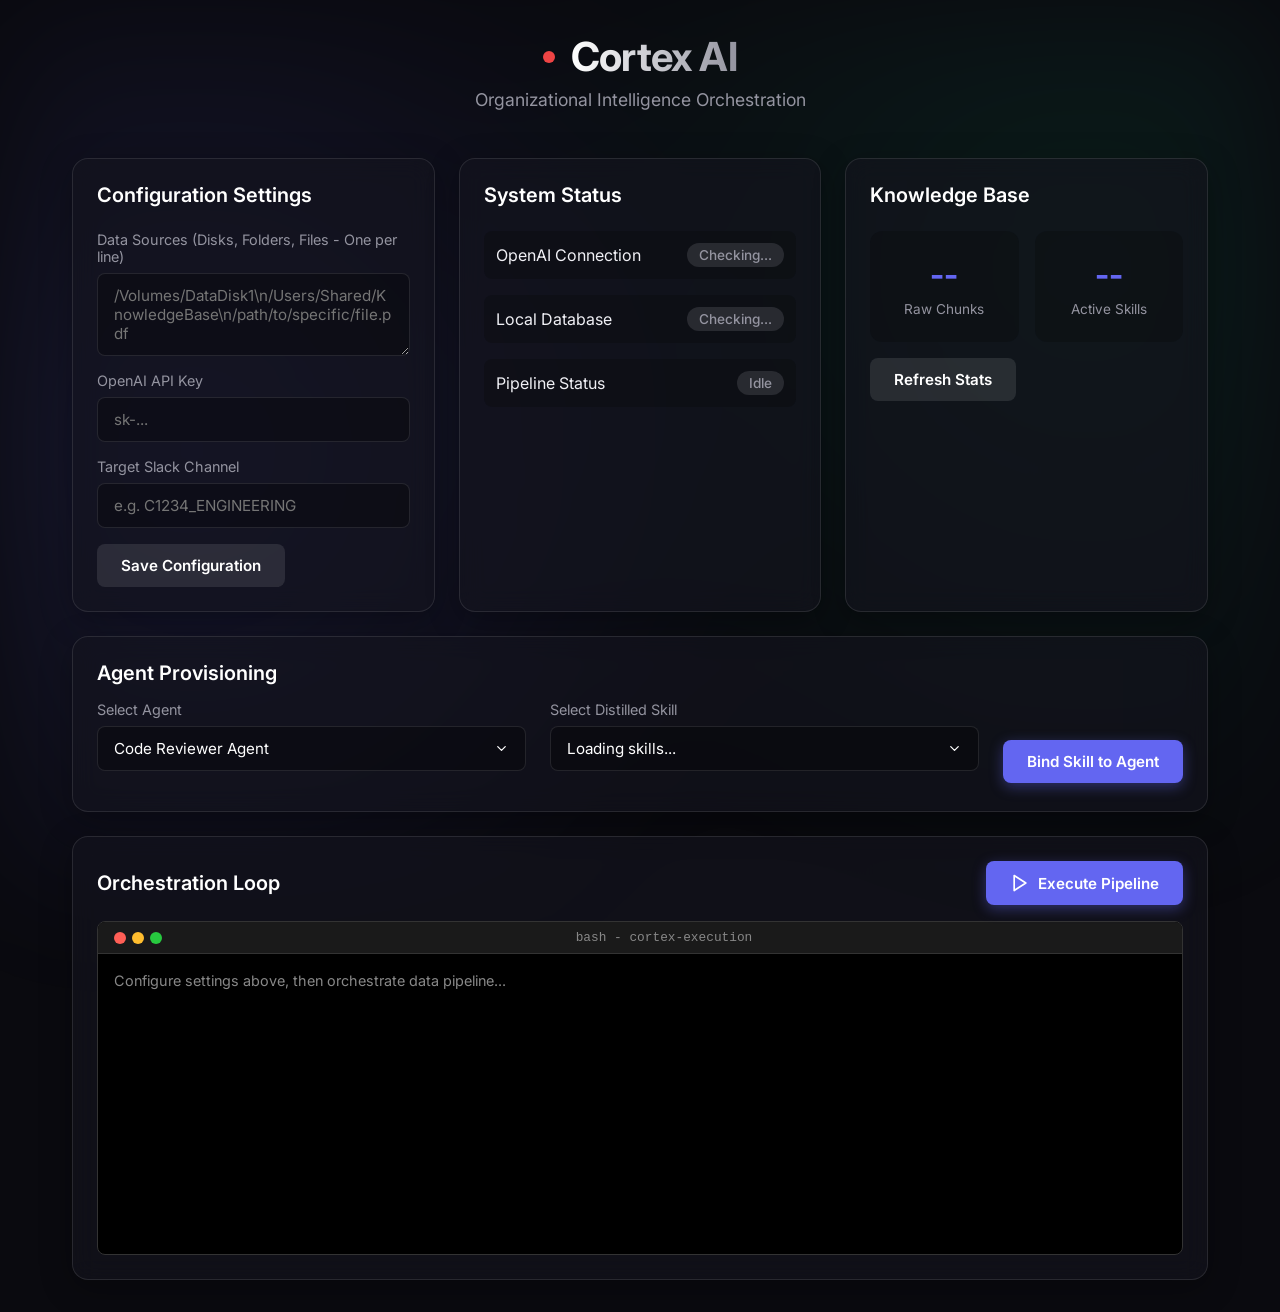
==== frontend/index.html @ 3fe960ce "Initial commit: bhram--H Organizational Intelligence Engine 6-layer pipeline: Ingest → Normalize → C" ====
<!DOCTYPE html>
<html lang="en">
<head>
    <meta charset="UTF-8">
    <meta name="viewport" content="width=device-width, initial-scale=1.0">
    <title>Organizational Intelligence Dashboard</title>
    <link href="https://fonts.googleapis.com/css2?family=Inter:wght@300;400;500;600;700&display=swap" rel="stylesheet">
    <link rel="stylesheet" href="styles.css">
</head>
<body>
    <div class="background-mesh"></div>
    <div class="container">
        <header>
            <div class="logo">
                <div class="pulse-dot" id="status-indicator"></div>
                <h1>Cortex AI</h1>
            </div>
            <p class="subtitle">Organizational Intelligence Orchestration</p>
        </header>

        <main>
            <div class="grid">
                <!-- Configuration Panel -->
                <div class="card glass-card">
                    <h2>Configuration Settings</h2>
                    <div class="form-group">
                        <label for="data-sources">Data Sources (Disks, Folders, Files - One per line)</label>
                        <textarea id="data-sources" class="input-field" rows="3" placeholder="/Volumes/DataDisk1\n/Users/Shared/KnowledgeBase\n/path/to/specific/file.pdf"></textarea>
                    </div>
                    <div class="form-group">
                        <label for="openai-key">OpenAI API Key</label>
                        <input type="password" id="openai-key" class="input-field" placeholder="sk-...">
                    </div>
                    <div class="form-group">
                        <label for="slack-channel">Target Slack Channel</label>
                        <input type="text" id="slack-channel" class="input-field" placeholder="e.g. C1234_ENGINEERING">
                    </div>
                    <button class="btn btn-secondary mt-2" onclick="saveConfig()" id="save-config-btn">Save Configuration</button>
                </div>

                <!-- Status Panel -->
                <div class="card glass-card">
                    <h2>System Status</h2>
                    <div class="status-list">
                        <div class="status-item">
                            <span>OpenAI Connection</span>
                            <span class="badge" id="openai-status">Checking...</span>
                        </div>
                        <div class="status-item">
                            <span>Local Database</span>
                            <span class="badge" id="db-status">Checking...</span>
                        </div>
                        <div class="status-item">
                            <span>Pipeline Status</span>
                            <span class="badge" id="pipeline-status">Idle</span>
                        </div>
                    </div>
                </div>

                <!-- Database Stats Panel -->
                <div class="card glass-card">
                    <h2>Knowledge Base</h2>
                    <div class="stats-grid">
                        <div class="stat-box">
                            <span class="stat-value" id="total-chunks">--</span>
                            <span class="stat-label">Raw Chunks</span>
                        </div>
                        <div class="stat-box">
                            <span class="stat-value" id="total-skills">--</span>
                            <span class="stat-label">Active Skills</span>
                        </div>
                    </div>
                    <button class="btn btn-secondary mt-4" onclick="fetchStats()">Refresh Stats</button>
                </div>
            </div>

            <!-- Agent Provisioning Panel -->
            <div class="card glass-card full-width mt-6">
                <div class="panel-header">
                    <h2>Agent Provisioning</h2>
                </div>
                <div class="agent-grid mt-4">
                    <div class="form-group">
                        <label for="agent-selector">Select Agent</label>
                        <select id="agent-selector" class="input-field">
                            <option value="code_reviewer">Code Reviewer Agent</option>
                            <option value="architect">Architect Agent</option>
                            <option value="debugger">Debugger Agent</option>
                            <option value="sec_auditor">Security Auditor Agent</option>
                        </select>
                    </div>
                    <div class="form-group">
                        <label for="skill-selector">Select Distilled Skill</label>
                        <select id="skill-selector" class="input-field">
                            <option value="" disabled selected>Loading skills...</option>
                        </select>
                    </div>
                    <div style="display: flex; align-items: flex-end; padding-bottom: 0.25rem;">
                        <button class="btn btn-primary" id="assign-btn" onclick="assignSkillToAgent()">Bind Skill to Agent</button>
                    </div>
                </div>
                <div id="agent-msg" class="mt-2 text-muted" style="font-size: 0.9rem;"></div>
            </div>

            <!-- Orchestration Panel -->
            <div class="card glass-card full-width mt-6">
                <div class="panel-header">
                    <h2>Orchestration Loop</h2>
                    <button class="btn btn-primary" id="run-btn" onclick="runPipeline()">
                        <svg width="20" height="20" viewBox="0 0 24 24" fill="none" stroke="currentColor" stroke-width="2" stroke-linecap="round" stroke-linejoin="round"><polygon points="5 3 19 12 5 21 5 3"></polygon></svg>
                        Execute Pipeline
                    </button>
                </div>
                
                <div class="terminal-window mt-4">
                    <div class="terminal-header">
                        <div class="mac-btns">
                            <span class="mac-btn close"></span>
                            <span class="mac-btn minimize"></span>
                            <span class="mac-btn maximize"></span>
                        </div>
                        <div class="terminal-title">bash - cortex-execution</div>
                    </div>
                    <div class="terminal-body" id="terminal-output">
                        <div class="log-line text-muted">Configure settings above, then orchestrate data pipeline...</div>
                    </div>
                </div>
            </div>
        </main>
    </div>

    <script src="app.js"></script>
</body>
</html>
---- frontend/styles.css ----
:root {
    --bg-dark: #0a0a0f;
    --card-bg: rgba(20, 20, 30, 0.6);
    --border-color: rgba(255, 255, 255, 0.1);
    --text-main: #f0f0f5;
    --text-muted: #9494a0;
    --primary: #6366f1;
    --primary-hover: #4f46e5;
    --success: #10b981;
    --warning: #f59e0b;
    --error: #ef4444;
}

* {
    margin: 0;
    padding: 0;
    box-sizing: border-box;
    font-family: 'Inter', sans-serif;
}

body {
    background-color: var(--bg-dark);
    color: var(--text-main);
    min-height: 100vh;
    overflow-x: hidden;
    position: relative;
}

/* Dynamic background mesh */
.background-mesh {
    position: fixed;
    top: 0;
    left: 0;
    width: 100vw;
    height: 100vh;
    z-index: -1;
    background: 
        radial-gradient(circle at 15% 50%, rgba(99, 102, 241, 0.15) 0%, transparent 50%),
        radial-gradient(circle at 85% 30%, rgba(16, 185, 129, 0.1) 0%, transparent 50%);
    filter: blur(60px);
}

.container {
    max-width: 1200px;
    margin: 0 auto;
    padding: 2rem;
}

header {
    margin-bottom: 3rem;
    text-align: center;
}

.logo {
    display: flex;
    align-items: center;
    justify-content: center;
    gap: 1rem;
    margin-bottom: 0.5rem;
}

h1 {
    font-size: 2.5rem;
    font-weight: 700;
    letter-spacing: -0.02em;
    background: linear-gradient(to right, #fff, #9494a0);
    -webkit-background-clip: text;
    -webkit-text-fill-color: transparent;
}

.subtitle {
    color: var(--text-muted);
    font-size: 1.1rem;
}

.pulse-dot {
    width: 12px;
    height: 12px;
    background-color: var(--success);
    border-radius: 50%;
    box-shadow: 0 0 0 0 rgba(16, 185, 129, 0.7);
    animation: pulse 2s infinite;
}

@keyframes pulse {
    0% { transform: scale(0.95); box-shadow: 0 0 0 0 rgba(16, 185, 129, 0.7); }
    70% { transform: scale(1); box-shadow: 0 0 0 10px rgba(16, 185, 129, 0); }
    100% { transform: scale(0.95); box-shadow: 0 0 0 0 rgba(16, 185, 129, 0); }
}

.grid {
    display: grid;
    grid-template-columns: repeat(auto-fit, minmax(300px, 1fr));
    gap: 1.5rem;
}

.glass-card {
    background: var(--card-bg);
    backdrop-filter: blur(12px);
    -webkit-backdrop-filter: blur(12px);
    border: 1px solid var(--border-color);
    border-radius: 16px;
    padding: 1.5rem;
    box-shadow: 0 8px 32px 0 rgba(0, 0, 0, 0.3);
    transition: transform 0.3s ease, border-color 0.3s ease;
}

.glass-card:hover {
    transform: translateY(-2px);
    border-color: rgba(255, 255, 255, 0.2);
}

.full-width {
    grid-column: 1 / -1;
}

h2 {
    font-size: 1.25rem;
    margin-bottom: 1.5rem;
    font-weight: 600;
    color: #fff;
}

.status-list {
    display: flex;
    flex-direction: column;
    gap: 1rem;
}

.status-item {
    display: flex;
    justify-content: space-between;
    align-items: center;
    padding: 0.75rem;
    background: rgba(0, 0, 0, 0.2);
    border-radius: 8px;
}

.badge {
    padding: 0.25rem 0.75rem;
    border-radius: 9999px;
    font-size: 0.85rem;
    font-weight: 500;
    background: rgba(148, 148, 160, 0.2);
    color: var(--text-muted);
}

.badge.success { background: rgba(16, 185, 129, 0.2); color: var(--success); }
.badge.warning { background: rgba(245, 158, 11, 0.2); color: var(--warning); }
.badge.error { background: rgba(239, 68, 68, 0.2); color: var(--error); }
.badge.active { background: rgba(99, 102, 241, 0.2); color: #818cf8; }

.stats-grid {
    display: grid;
    grid-template-columns: 1fr 1fr;
    gap: 1rem;
}

.stat-box {
    background: rgba(0, 0, 0, 0.2);
    padding: 1.5rem;
    border-radius: 12px;
    text-align: center;
}

.stat-value {
    display: block;
    font-size: 2rem;
    font-weight: 700;
    color: var(--primary);
    margin-bottom: 0.25rem;
}

.stat-label {
    font-size: 0.85rem;
    color: var(--text-muted);
}

.mt-4 { margin-top: 1rem; }
.mt-6 { margin-top: 1.5rem; }

.btn {
    display: inline-flex;
    align-items: center;
    justify-content: center;
    gap: 0.5rem;
    padding: 0.75rem 1.5rem;
    border-radius: 8px;
    font-weight: 600;
    cursor: pointer;
    transition: all 0.2s ease;
    border: none;
    font-size: 0.95rem;
}

.btn-primary {
    background: var(--primary);
    color: white;
    box-shadow: 0 4px 14px 0 rgba(99, 102, 241, 0.39);
}

.btn-primary:hover {
    background: var(--primary-hover);
    transform: translateY(-1px);
    box-shadow: 0 6px 20px rgba(99, 102, 241, 0.4);
}

.btn-primary:disabled {
    opacity: 0.7;
    cursor: not-allowed;
    transform: none;
}

.btn-secondary {
    background: rgba(255, 255, 255, 0.1);
    color: white;
}

.btn-secondary:hover {
    background: rgba(255, 255, 255, 0.15);
}

.panel-header {
    display: flex;
    justify-content: space-between;
    align-items: center;
}

.panel-header h2 {
    margin-bottom: 0;
}

/* Terminal Window */
.terminal-window {
    background: #000;
    border-radius: 8px;
    border: 1px solid #333;
    overflow: hidden;
}

.terminal-header {
    background: #1a1a1a;
    padding: 0.5rem 1rem;
    display: flex;
    align-items: center;
    border-bottom: 1px solid #333;
}

.mac-btns {
    display: flex;
    gap: 6px;
}

.mac-btn {
    width: 12px;
    height: 12px;
    border-radius: 50%;
}
.mac-btn.close { background: #ff5f56; }
.mac-btn.minimize { background: #ffbd2e; }
.mac-btn.maximize { background: #27c93f; }

.terminal-title {
    flex: 1;
    text-align: center;
    color: #888;
    font-size: 0.8rem;
    font-family: monospace;
}

.terminal-body {
    padding: 1rem;
    height: 300px;
    overflow-y: auto;
    font-family: 'Menlo', 'Monaco', 'Courier New', monospace;
    font-size: 0.9rem;
    line-height: 1.5;
    color: #e5e5e5;
}

.log-line {
    margin-bottom: 0.25rem;
    white-space: pre-wrap;
}

.text-muted { color: #888; }

.form-group {
    margin-bottom: 1rem;
    display: flex;
    flex-direction: column;
    gap: 0.5rem;
}
.form-group label {
    font-size: 0.9rem;
    color: var(--text-muted);
}
.input-field {
    background: rgba(0, 0, 0, 0.3);
    border: 1px solid rgba(255, 255, 255, 0.1);
    border-radius: 8px;
    padding: 0.75rem 1rem;
    color: white;
    font-family: inherit;
    font-size: 0.95rem;
    transition: border-color 0.2s;
}
.input-field:focus {
    outline: none;
    border-color: var(--primary);
}

.agent-grid {
    display: grid;
    grid-template-columns: 1fr 1fr auto;
    gap: 1.5rem;
    align-items: end;
}

select.input-field {
    cursor: pointer;
    appearance: none;
    background-image: url("data:image/svg+xml;charset=UTF-8,%3csvg xmlns='http://www.w3.org/2000/svg' viewBox='0 0 24 24' fill='none' stroke='white' stroke-width='2' stroke-linecap='round' stroke-linejoin='round'%3e%3cpolyline points='6 9 12 15 18 9'%3e%3c/polyline%3e%3c/svg%3e");
    background-repeat: no-repeat;
    background-position: right 1rem center;
    background-size: 1em;
    padding-right: 2.5rem;
}

select.input-field option {
    background-color: var(--bg-dark);
    color: white;
}
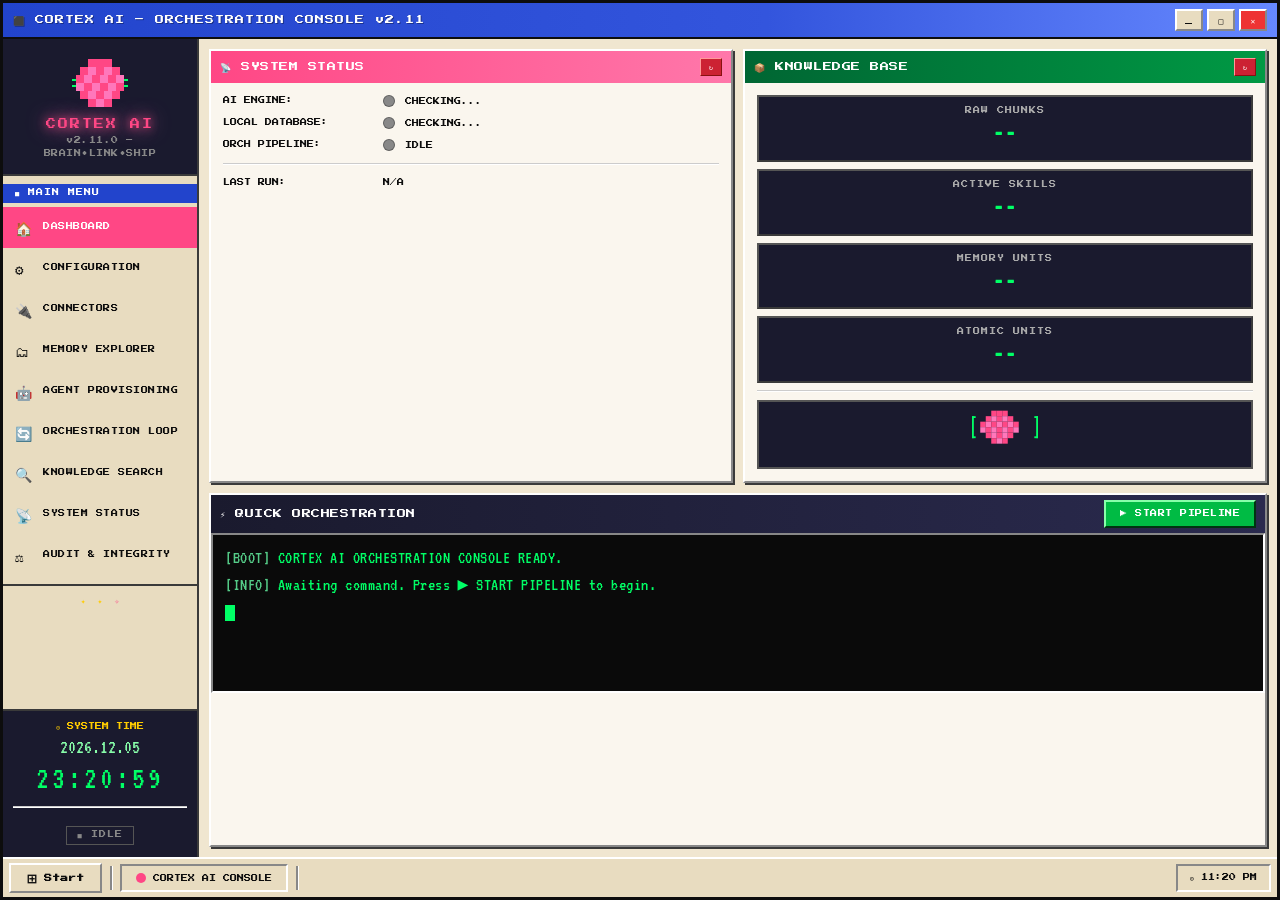
==== commit 4fb588af: "feat: implement Cortex pipeline architecture, multi-source ingestion connectors, external agent conn" ====
--- a/frontend/index.html
+++ b/frontend/index.html
@@ -1,134 +1,1031 @@
 <!DOCTYPE html>
 <html lang="en">
 <head>
-    <meta charset="UTF-8">
-    <meta name="viewport" content="width=device-width, initial-scale=1.0">
-    <title>Organizational Intelligence Dashboard</title>
-    <link href="https://fonts.googleapis.com/css2?family=Inter:wght@300;400;500;600;700&display=swap" rel="stylesheet">
-    <link rel="stylesheet" href="styles.css">
+<meta charset="UTF-8">
+<meta name="viewport" content="width=device-width, initial-scale=1.0">
+<title>CORTEX AI – ORCHESTRATION CONSOLE</title>
+<meta name="description" content="Cortex AI Orchestration Console - Retro Terminal UI dashboard for autonomous organizational intelligence and department knowledge base pipelines.">
+<link rel="preconnect" href="https://fonts.googleapis.com">
+<link href="https://fonts.googleapis.com/css2?family=Press+Start+2P&family=VT323&display=swap" rel="stylesheet">
+<link rel="stylesheet" href="styles.css">
 </head>
 <body>
-    <div class="background-mesh"></div>
-    <div class="container">
-        <header>
-            <div class="logo">
-                <div class="pulse-dot" id="status-indicator"></div>
-                <h1>Cortex AI</h1>
-            </div>
-            <p class="subtitle">Organizational Intelligence Orchestration</p>
-        </header>
-
-        <main>
-            <div class="grid">
-                <!-- Configuration Panel -->
-                <div class="card glass-card">
-                    <h2>Configuration Settings</h2>
-                    <div class="form-group">
-                        <label for="data-sources">Data Sources (Disks, Folders, Files - One per line)</label>
-                        <textarea id="data-sources" class="input-field" rows="3" placeholder="/Volumes/DataDisk1\n/Users/Shared/KnowledgeBase\n/path/to/specific/file.pdf"></textarea>
-                    </div>
-                    <div class="form-group">
-                        <label for="openai-key">OpenAI API Key</label>
-                        <input type="password" id="openai-key" class="input-field" placeholder="sk-...">
-                    </div>
-                    <div class="form-group">
-                        <label for="slack-channel">Target Slack Channel</label>
-                        <input type="text" id="slack-channel" class="input-field" placeholder="e.g. C1234_ENGINEERING">
-                    </div>
-                    <button class="btn btn-secondary mt-2" onclick="saveConfig()" id="save-config-btn">Save Configuration</button>
+
+<div class="os-shell" id="os-shell">
+
+  <!-- ── TITLE BAR ── -->
+  <div class="os-titlebar">
+    <h1 class="title-text">⬛ CORTEX AI – ORCHESTRATION CONSOLE v2.11</h1>
+    <div class="title-btns">
+      <button class="title-btn" title="Minimize">_</button>
+      <button class="title-btn" title="Maximize">□</button>
+      <button class="title-btn close" title="Close">✕</button>
+    </div>
+  </div>
+
+  <!-- ── BODY ── -->
+  <div class="os-body">
+
+    <!-- ── SIDEBAR ── -->
+    <div class="sidebar">
+      <div class="sidebar-logo">
+        <svg width="64" height="56" viewBox="0 0 64 56" style="display:block;margin:0 auto 8px;">
+          <rect x="20" y="4"  width="8" height="8" fill="#ff4785"/>
+          <rect x="28" y="4"  width="8" height="8" fill="#ff4785"/>
+          <rect x="36" y="4"  width="8" height="8" fill="#ff4785"/>
+          <rect x="12" y="12" width="8" height="8" fill="#ff4785"/>
+          <rect x="20" y="12" width="8" height="8" fill="#ff77bb"/>
+          <rect x="28" y="12" width="8" height="8" fill="#ff4785"/>
+          <rect x="36" y="12" width="8" height="8" fill="#ff77bb"/>
+          <rect x="44" y="12" width="8" height="8" fill="#ff4785"/>
+          <rect x="8"  y="20" width="8" height="8" fill="#ff4785"/>
+          <rect x="16" y="20" width="8" height="8" fill="#ff77bb"/>
+          <rect x="24" y="20" width="8" height="8" fill="#ff4785"/>
+          <rect x="32" y="20" width="8" height="8" fill="#ff77bb"/>
+          <rect x="40" y="20" width="8" height="8" fill="#ff4785"/>
+          <rect x="48" y="20" width="8" height="8" fill="#ff77bb"/>
+          <rect x="8"  y="28" width="8" height="8" fill="#ff77bb"/>
+          <rect x="16" y="28" width="8" height="8" fill="#ff4785"/>
+          <rect x="24" y="28" width="8" height="8" fill="#ff77bb"/>
+          <rect x="32" y="28" width="8" height="8" fill="#ff4785"/>
+          <rect x="40" y="28" width="8" height="8" fill="#ff77bb"/>
+          <rect x="48" y="28" width="8" height="8" fill="#ff4785"/>
+          <rect x="12" y="36" width="8" height="8" fill="#ff4785"/>
+          <rect x="20" y="36" width="8" height="8" fill="#ff77bb"/>
+          <rect x="28" y="36" width="8" height="8" fill="#ff4785"/>
+          <rect x="36" y="36" width="8" height="8" fill="#ff77bb"/>
+          <rect x="44" y="36" width="8" height="8" fill="#ff4785"/>
+          <rect x="20" y="44" width="8" height="8" fill="#ff4785"/>
+          <rect x="28" y="44" width="8" height="8" fill="#ff77bb"/>
+          <rect x="36" y="44" width="8" height="8" fill="#ff4785"/>
+          <rect x="4"  y="24" width="4" height="2" fill="#00ff66"/>
+          <rect x="4"  y="30" width="4" height="2" fill="#00ff66"/>
+          <rect x="56" y="24" width="4" height="2" fill="#00ff66"/>
+          <rect x="56" y="30" width="4" height="2" fill="#00ff66"/>
+        </svg>
+        <span class="logo-name">CORTEX AI</span>
+        <span class="logo-ver">v2.11.0 – BRAIN•LINK•SHIP</span>
+      </div>
+
+      <div class="menu-section">
+        <span class="menu-label">■ MAIN MENU</span>
+        <button class="menu-item active" data-view="dashboard" id="nav-dashboard">
+          <span class="icon">🏠</span> DASHBOARD
+        </button>
+        <button class="menu-item" data-view="config" id="nav-config">
+          <span class="icon">⚙</span> CONFIGURATION
+        </button>
+        <button class="menu-item" data-view="connectors" id="nav-connectors">
+          <span class="icon">🔌</span> CONNECTORS
+        </button>
+        <button class="menu-item" data-view="memory" id="nav-memory">
+          <span class="icon">🗂</span> MEMORY EXPLORER
+        </button>
+        <button class="menu-item" data-view="agents" id="nav-agents">
+          <span class="icon">🤖</span> AGENT PROVISIONING
+        </button>
+        <button class="menu-item" data-view="orch" id="nav-orch">
+          <span class="icon">🔄</span> ORCHESTRATION LOOP
+        </button>
+        <button class="menu-item" data-view="search" id="nav-search">
+          <span class="icon">🔍</span> KNOWLEDGE SEARCH
+        </button>
+        <button class="menu-item" data-view="status" id="nav-status">
+          <span class="icon">📡</span> SYSTEM STATUS
+        </button>
+        <button class="menu-item" data-view="audit" id="nav-audit">
+          <span class="icon">⚖</span> AUDIT & INTEGRITY
+        </button>
+      </div>
+
+      <!-- Decorative stars -->
+      <div class="sidebar-stars">
+        <span class="star">✦</span><span class="star">✦</span><span class="star">✧</span>
+      </div>
+
+      <div class="sys-time">
+        <span class="time-label">⊙ SYSTEM TIME</span>
+        <span class="date-val" id="sys-date">----.--.--</span>
+        <span class="time-val" id="sys-time">--:--:--</span>
+        <hr class="divider">
+        <div id="pipeline-badge" class="pipeline-badge idle">■ IDLE</div>
+      </div>
+    </div>
+
+    <!-- ── CONTENT AREA ── -->
+    <div class="content-area">
+
+      <!-- ════════════════════════════════════════ -->
+      <!-- VIEW: DASHBOARD                          -->
+      <!-- ════════════════════════════════════════ -->
+      <div class="view active" id="view-dashboard">
+        <div class="dashboard-grid">
+
+          <!-- Status Panel -->
+          <div class="win-panel">
+            <div class="win-titlebar pink">
+              <span>📡 SYSTEM STATUS</span>
+              <button class="win-closex" onclick="checkStatus()">↻</button>
+            </div>
+            <div class="win-body">
+              <div class="status-row">
+                <span class="status-key">AI ENGINE:</span>
+                <span class="dot" id="dot-ai"></span>
+                <span class="status-val" id="val-ai">CHECKING...</span>
+              </div>
+              <div class="status-row">
+                <span class="status-key">LOCAL DATABASE:</span>
+                <span class="dot" id="dot-db"></span>
+                <span class="status-val" id="val-db">CHECKING...</span>
+              </div>
+              <div class="status-row">
+                <span class="status-key">ORCH PIPELINE:</span>
+                <span class="dot" id="dot-pipe"></span>
+                <span class="status-val" id="val-pipe">IDLE</span>
+              </div>
+              <hr class="divider">
+              <div class="status-row">
+                <span class="status-key">LAST RUN:</span>
+                <span class="status-val white" id="val-last-run">N/A</span>
+              </div>
+            </div>
+          </div>
+
+          <!-- KB Stats Panel -->
+          <div class="win-panel">
+            <div class="win-titlebar green">
+              <span>📦 KNOWLEDGE BASE</span>
+              <button class="win-closex" onclick="fetchStats()">↻</button>
+            </div>
+            <div class="win-body">
+              <div class="kb-stat">
+                <span class="stat-label">RAW CHUNKS</span>
+                <span class="stat-val" id="raw-chunks">--</span>
+              </div>
+              <div class="kb-stat">
+                <span class="stat-label">ACTIVE SKILLS</span>
+                <span class="stat-val" id="active-skills">--</span>
+              </div>
+              <div class="kb-stat">
+                <span class="stat-label">MEMORY UNITS</span>
+                <span class="stat-val" id="memory-units-count">--</span>
+              </div>
+              <div class="kb-stat">
+                <span class="stat-label">ATOMIC UNITS</span>
+                <span class="stat-val" id="atomic-units-count">--</span>
+              </div>
+              <hr class="divider" style="margin:6px 0;">
+              <div id="dept-breakdown" style="font-family:var(--px);font-size:6px;color:#888;line-height:2;"></div>
+              <div class="brain-container">
+                <svg class="brain-svg" viewBox="0 0 80 60">
+                  <rect x="25" y="4"  width="6" height="6" fill="#ff4785"/><rect x="31" y="4"  width="6" height="6" fill="#ff4785"/>
+                  <rect x="37" y="4"  width="6" height="6" fill="#ff4785"/><rect x="19" y="10" width="6" height="6" fill="#ff4785"/>
+                  <rect x="25" y="10" width="6" height="6" fill="#ff77bb"/><rect x="31" y="10" width="6" height="6" fill="#ff4785"/>
+                  <rect x="37" y="10" width="6" height="6" fill="#ff77bb"/><rect x="43" y="10" width="6" height="6" fill="#ff4785"/>
+                  <rect x="13" y="16" width="6" height="6" fill="#ff4785"/><rect x="19" y="16" width="6" height="6" fill="#ff77bb"/>
+                  <rect x="25" y="16" width="6" height="6" fill="#ff4785"/><rect x="31" y="16" width="6" height="6" fill="#ff77bb"/>
+                  <rect x="37" y="16" width="6" height="6" fill="#ff4785"/><rect x="43" y="16" width="6" height="6" fill="#ff77bb"/>
+                  <rect x="49" y="16" width="6" height="6" fill="#ff4785"/><rect x="13" y="22" width="6" height="6" fill="#ff77bb"/>
+                  <rect x="19" y="22" width="6" height="6" fill="#ff4785"/><rect x="25" y="22" width="6" height="6" fill="#ff77bb"/>
+                  <rect x="31" y="22" width="6" height="6" fill="#ff4785"/><rect x="37" y="22" width="6" height="6" fill="#ff77bb"/>
+                  <rect x="43" y="22" width="6" height="6" fill="#ff4785"/><rect x="49" y="22" width="6" height="6" fill="#ff77bb"/>
+                  <rect x="19" y="28" width="6" height="6" fill="#ff4785"/><rect x="25" y="28" width="6" height="6" fill="#ff77bb"/>
+                  <rect x="31" y="28" width="6" height="6" fill="#ff4785"/><rect x="37" y="28" width="6" height="6" fill="#ff77bb"/>
+                  <rect x="43" y="28" width="6" height="6" fill="#ff4785"/><rect x="25" y="34" width="6" height="6" fill="#ff4785"/>
+                  <rect x="31" y="34" width="6" height="6" fill="#ff77bb"/><rect x="37" y="34" width="6" height="6" fill="#ff4785"/>
+                  <rect x="4"  y="10" width="4" height="2" fill="#00ff66"/><rect x="4" y="10" width="2" height="24" fill="#00ff66"/>
+                  <rect x="4"  y="32" width="4" height="2" fill="#00ff66"/><rect x="72" y="10" width="4" height="2" fill="#00ff66"/>
+                  <rect x="74" y="10" width="2" height="24" fill="#00ff66"/><rect x="72" y="32" width="4" height="2" fill="#00ff66"/>
+                </svg>
+              </div>
+            </div>
+          </div>
+
+          <!-- Quick Orch Panel -->
+          <div class="win-panel" style="grid-column: 1 / -1;">
+            <div class="win-titlebar dark">
+              <span>⚡ QUICK ORCHESTRATION</span>
+              <div style="display:flex;gap:4px;">
+                <button class="retro-btn success" id="dash-start-btn" onclick="runPipeline()">▶ START PIPELINE</button>
+                <button class="retro-btn danger" id="dash-stop-btn" onclick="stopPipeline()" style="display:none;">■ STOP</button>
+              </div>
+            </div>
+            <div class="win-body" style="padding:0;">
+              <div class="terminal" id="dash-terminal" style="height:160px;">
+                <span class="t-line"><span class="t-time">[BOOT]</span> CORTEX AI ORCHESTRATION CONSOLE READY.</span>
+                <span class="t-line"><span class="t-time">[INFO]</span> Awaiting command. Press ▶ START PIPELINE to begin.</span>
+                <span class="t-line"><span class="t-cursor"></span></span>
+              </div>
+            </div>
+          </div>
+
+        </div>
+      </div>
+
+      <!-- ════════════════════════════════════════ -->
+      <!-- VIEW: CONFIGURATION                      -->
+      <!-- ════════════════════════════════════════ -->
+      <div class="view" id="view-config">
+        <div class="win-panel full-view">
+          <div class="win-titlebar blue">
+            <span>⚙ CONFIGURATION SETTINGS</span>
+            <button class="win-closex">✕</button>
+          </div>
+          <div class="win-body scroll-body">
+
+            <div class="section-label">■ DATA INGESTION</div>
+
+            <!-- hidden inputs for native file/folder picking -->
+            <input type="file" id="_folder-picker" webkitdirectory multiple style="display:none" onchange="addPickedPaths(this,true)">
+            <input type="file" id="_file-picker"   multiple style="display:none" onchange="addPickedPaths(this,false)">
+            <!-- hidden textarea keeps the real value for saveConfig() -->
+            <textarea id="cfg-data-sources" style="display:none"></textarea>
+
+            <div style="margin-bottom:8px;">
+              <div class="section-label" style="margin-bottom:8px;">DATA SOURCE PATHS</div>
+              <!-- path chips list -->
+              <div id="ds-chips" style="
+                min-height:40px;
+                background:#fff;
+                border-top:2px solid #888;border-left:2px solid #888;
+                border-right:2px solid #fff;border-bottom:2px solid #fff;
+                padding:8px 10px;
+                display:flex;flex-wrap:wrap;gap:7px;
+                margin-bottom:10px;
+                font-family:var(--px);font-size:var(--fs-xxs);
+              ">
+                <span id="ds-empty" style="color:#aaa;font-family:var(--px);font-size:var(--fs-xxs);line-height:2;">No paths added yet — use the buttons below to browse or type a path.</span>
+              </div>
+
+              <!-- ── Manual path type/paste ── -->
+              <div style="display:flex;gap:6px;align-items:center;margin-bottom:10px;">
+                <input type="text" id="manual-path-input" class="field-input"
+                       placeholder="/Users/yourname/Documents/company-docs"
+                       style="flex:1;font-family:var(--vt);font-size:16px;"
+                       onkeydown="if(event.key==='Enter')addManualPath()">
+                <button class="retro-btn success" onclick="addManualPath()" style="white-space:nowrap;flex-shrink:0;">
+                  + ADD PATH
+                </button>
+              </div>
+
+              <!-- picker buttons -->
+              <div style="display:flex;gap:8px;flex-wrap:wrap;">
+                <button class="retro-btn" onclick="document.getElementById('_folder-picker').click()">
+                  📁 BROWSE FOLDER
+                </button>
+                <button class="retro-btn" onclick="document.getElementById('_file-picker').click()">
+                  📄 BROWSE FILES
+                </button>
+                <button class="retro-btn danger" onclick="clearAllPaths()" style="margin-left:auto;">
+                  ✕ CLEAR ALL
+                </button>
+              </div>
+              <div style="font-family:var(--px);font-size:7px;color:#888;margin-top:8px;line-height:1.9;">
+                ↑ Type any disk path above and press + ADD PATH,  or use BROWSE FOLDER to pick from your Mac.
+              </div>
+            </div>
+
+
+            <hr class="divider">
+            <div class="section-label">■ API AUTHENTICATION</div>
+            <div class="field-row">
+              <span class="field-label">CORTEX API KEY:</span>
+              <input class="field-input pw" type="password" id="cfg-cortex-api-key" placeholder="your-cortex-api-key (if CORTEX_API_KEY is set on backend)">
+              <button class="field-btn" onclick="togglePw('cfg-cortex-api-key')">🔑</button>
+            </div>
+            <div class="field-hint">Set this if your backend has CORTEX_API_KEY configured. Saved locally in your browser only.</div>
+
+            <hr class="divider">
+            <div class="section-label">■ AI BACKENDS</div>
+            <div class="field-row">
+              <span class="field-label">ANTHROPIC API KEY:</span>
+              <input class="field-input pw" type="password" id="cfg-anthropic-key" placeholder="sk-ant-api03-xxxx">
+              <button class="field-btn" onclick="togglePw('cfg-anthropic-key')">🔑</button>
+            </div>
+            <div class="field-row">
+              <span class="field-label">LOCAL OLLAMA URL:</span>
+              <input class="field-input" type="text" id="cfg-ollama-url" placeholder="http://127.0.0.1:11434">
+            </div>
+
+            <hr class="divider">
+            <div class="section-label">■ NOTIFICATIONS</div>
+            <div class="field-row">
+              <span class="field-label">SLACK CHANNEL:</span>
+              <input class="field-input" type="text" id="cfg-slack-channel" placeholder="#cortex-updates">
+            </div>
+
+            <hr class="divider">
+            <div class="section-label">■ PRIVACY</div>
+            <div class="field-row" style="align-items:center;">
+              <span class="field-label">PRIVACY MODE (FORCE LOCAL):</span>
+              <label class="retro-check">
+                <div class="check-box" id="cfg-privacy-box"></div>
+                <span id="cfg-privacy-label" style="color:var(--red)">DISABLED</span>
+              </label>
+            </div>
+            <div class="field-hint">When enabled, all processing is forced through local Ollama. No data leaves your machine.</div>
+
+            <hr class="divider">
+            <div class="section-label">■ BACKEND SERVER</div>
+            <div style="display:flex;align-items:center;gap:10px;margin-bottom:12px;flex-wrap:wrap;">
+              <div class="dot" id="backend-launch-dot" style="background:#888;"></div>
+              <span style="font-family:var(--px);font-size:var(--fs-xxs);" id="backend-launch-status">STATUS UNKNOWN</span>
+              <button class="retro-btn success" id="backend-launch-btn" onclick="launchBackend()" style="margin-left:auto;">▶ LAUNCH BACKEND</button>
+              <button class="retro-btn" onclick="checkStatus()" style="font-size:7px;">↻ PING</button>
+            </div>
+            <div style="
+              font-family:var(--vt);font-size:16px;color:#555;
+              background:var(--dark);border:2px solid #444;
+              padding:8px 12px;line-height:1.8;margin-bottom:14px;
+            " id="backend-cmd-hint">
+              <span style="color:#55cc88;">$</span> <span style="color:#fff;">./start_backend.sh</span><br>
+              <span style="color:#888;font-size:14px;">— or open a Terminal and run the script above —</span>
+            </div>
+
+            <div style="margin-top:4px;display:flex;gap:8px;">
+              <button class="retro-btn primary" id="save-cfg-btn" onclick="saveConfig()">💾 SAVE CONFIGURATION</button>
+              <button class="retro-btn" onclick="loadConfig()">↻ RELOAD</button>
+            </div>
+            <div class="cfg-msg" id="cfg-msg"></div>
+          </div>
+        </div>
+      </div>
+
+      <!-- ════════════════════════════════════════ -->
+      <!-- VIEW: CONNECTORS                         -->
+      <!-- ════════════════════════════════════════ -->
+      <div class="view" id="view-connectors">
+        <div class="win-panel full-view">
+          <div class="win-titlebar blue">
+            <span>🔌 APP CONNECTORS</span>
+            <div style="display:flex;align-items:center;gap:8px;">
+              <span class="retro-badge" id="connected-badge">0 CONNECTED</span>
+              <button class="win-closex" onclick="loadConnectors()">↻</button>
+            </div>
+          </div>
+          <div class="win-body scroll-body">
+            <div class="connectors-grid" id="connectors-grid">
+              <div class="loading-msg">Loading connectors...</div>
+            </div>
+            <hr class="divider">
+            <div id="source-tags-area" style="display:none;">
+              <div class="section-label">■ ACTIVE SOURCES</div>
+              <div id="source-tags" style="display:flex;flex-wrap:wrap;gap:6px;margin-top:6px;"></div>
+            </div>
+            <div style="text-align:right;margin-top:8px;">
+              <button class="retro-btn" onclick="openCredModalById(null)">🔑 MANAGE CREDENTIALS</button>
+            </div>
+          </div>
+        </div>
+      </div>
+
+      <!-- ════════════════════════════════════════ -->
+      <!-- VIEW: MEMORY EXPLORER                    -->
+      <!-- ════════════════════════════════════════ -->
+      <div class="view" id="view-memory">
+        <div class="win-panel full-view">
+          <div class="win-titlebar purple">
+            <span>🧠 MEMORY EXPLORER &amp; CONFLICT RESOLUTION</span>
+            <button class="win-closex" onclick="fetchMemoryUnits()">↻ REFRESH</button>
+          </div>
+          <div class="win-body scroll-body">
+            <div class="mem-table-wrap">
+              <table class="mem-table">
+                <thead>
+                  <tr>
+                    <th style="width:80px">ID</th>
+                    <th>CLAIM (PREVIEW)</th>
+                    <th style="width:80px">TIER</th>
+                    <th style="width:70px">CONF%</th>
+                    <th style="width:80px">DEPT</th>
+                    <th style="width:80px">SOURCE</th>
+                    <th style="width:80px">STATUS</th>
+                    <th style="width:110px">ACTIONS</th>
+                  </tr>
+                </thead>
+                <tbody id="mem-tbody">
+                  <tr><td colspan="8" style="text-align:center;padding:16px;">Loading memory units...</td></tr>
+                </tbody>
+              </table>
+            </div>
+            <div id="conflict-detail" class="conflict-box" style="display:none;">
+              <span class="conflict-label">⚠ CONFLICT DETAILS:</span>
+              <div id="conflict-text"></div>
+              <div class="conflict-actions">
+                <button class="retro-btn success" id="conflict-approve-btn">✓ APPROVE</button>
+                <button class="retro-btn danger" id="conflict-reject-btn">✕ REJECT</button>
+                <button class="retro-btn" onclick="closeConflict()">✕ DISMISS</button>
+              </div>
+            </div>
+          </div>
+        </div>
+      </div>
+
+      <!-- ════════════════════════════════════════ -->
+      <!-- VIEW: AGENT ORCHESTRATION (Layer 11)     -->
+      <!-- ════════════════════════════════════════ -->
+      <div class="view" id="view-agents">
+        <div class="win-panel full-view">
+          <div class="win-titlebar orange">
+            <span>🤖 AGENT ORCHESTRATION — LAYER 11</span>
+            <button class="win-closex">✕</button>
+          </div>
+          <div class="win-body scroll-body">
+
+            <!-- Agent Summary Bar -->
+            <div class="agent-summary-bar" id="agent-summary-bar">
+              <div class="summary-stat"><span class="stat-val" id="stat-total-agents">0</span><span class="stat-label">AGENTS</span></div>
+              <div class="summary-stat"><span class="stat-val" id="stat-skills-bound">0</span><span class="stat-label">SKILLS BOUND</span></div>
+              <div class="summary-stat"><span class="stat-val" id="stat-context-ready">0</span><span class="stat-label">CONTEXT READY</span></div>
+              <div class="summary-stat"><span class="stat-val" id="stat-external-agents">0</span><span class="stat-label">EXTERNAL</span></div>
+              <div class="summary-stat"><span class="stat-val" id="stat-reload-events">0</span><span class="stat-label">RELOADS</span></div>
+            </div>
+
+            <!-- ── A2A Gateway Panel ────────────────── -->
+            <div class="a2a-gateway-panel" id="a2a-gateway-panel">
+              <div class="a2a-header">
+                <span class="a2a-title">🌐 A2A GATEWAY</span>
+                <span class="a2a-url" id="a2a-url">/.well-known/agent.json</span>
+              </div>
+              <div class="a2a-body">
+                <div class="a2a-info-grid">
+                  <div class="a2a-info-item">
+                    <span class="a2a-label">DISCOVERY</span>
+                    <span class="a2a-value" id="a2a-discovery-url">—</span>
+                  </div>
+                  <div class="a2a-info-item">
+                    <span class="a2a-label">VERSION</span>
+                    <span class="a2a-value" id="a2a-version">—</span>
+                  </div>
+                  <div class="a2a-info-item">
+                    <span class="a2a-label">EXPOSED SKILLS</span>
+                    <span class="a2a-value" id="a2a-skills-count">—</span>
+                  </div>
+                  <div class="a2a-info-item">
+                    <span class="a2a-label">STATUS</span>
+                    <span class="a2a-value a2a-status" id="a2a-status">CHECKING...</span>
+                  </div>
+                  <div class="a2a-info-item">
+                    <span class="a2a-label">MCP SSE</span>
+                    <span class="a2a-value" id="a2a-mcp-sse" style="color:#0ea5e9;">—</span>
+                  </div>
+                  <div class="a2a-info-item">
+                    <span class="a2a-label">HMAC SIGNING</span>
+                    <span class="a2a-value" id="a2a-hmac-status">—</span>
+                  </div>
                 </div>
-
-                <!-- Status Panel -->
-                <div class="card glass-card">
-                    <h2>System Status</h2>
-                    <div class="status-list">
-                        <div class="status-item">
-                            <span>OpenAI Connection</span>
-                            <span class="badge" id="openai-status">Checking...</span>
-                        </div>
-                        <div class="status-item">
-                            <span>Local Database</span>
-                            <span class="badge" id="db-status">Checking...</span>
-                        </div>
-                        <div class="status-item">
-                            <span>Pipeline Status</span>
-                            <span class="badge" id="pipeline-status">Idle</span>
-                        </div>
-                    </div>
+                <div style="display:flex;gap:6px;margin-top:6px;flex-wrap:wrap;">
+                  <button class="retro-btn" onclick="refreshA2AGateway()">⟳ REFRESH</button>
+                  <button class="retro-btn" onclick="viewA2AJson()">{ } VIEW JSON</button>
+                  <button class="retro-btn" onclick="refreshDispatcherStatus()" style="border-color:#ff7b00;">📡 DISPATCHER</button>
                 </div>
-
-                <!-- Database Stats Panel -->
-                <div class="card glass-card">
-                    <h2>Knowledge Base</h2>
-                    <div class="stats-grid">
-                        <div class="stat-box">
-                            <span class="stat-value" id="total-chunks">--</span>
-                            <span class="stat-label">Raw Chunks</span>
-                        </div>
-                        <div class="stat-box">
-                            <span class="stat-value" id="total-skills">--</span>
-                            <span class="stat-label">Active Skills</span>
-                        </div>
-                    </div>
-                    <button class="btn btn-secondary mt-4" onclick="fetchStats()">Refresh Stats</button>
+              </div>
+              <div class="a2a-json-preview" id="a2a-json-preview" style="display:none;"></div>
+            </div>
+
+            <!-- ── Webhook Dispatcher Status ────────── -->
+            <div class="a2a-gateway-panel" id="dispatcher-panel" style="display:none;margin-top:10px;border-color:#ff7b00;">
+              <div class="a2a-header" style="background:linear-gradient(90deg,#ff7b00 0%,#ff4785 100%);">
+                <span class="a2a-title" style="color:#fff;">📡 WEBHOOK DISPATCHER</span>
+                <span class="a2a-url" style="color:#ffe0c0;">Outbound retry queue</span>
+              </div>
+              <div class="a2a-body">
+                <div class="a2a-info-grid">
+                  <div class="a2a-info-item">
+                    <span class="a2a-label">STATUS</span>
+                    <span class="a2a-value" id="disp-status" style="color:#00ff66;">—</span>
+                  </div>
+                  <div class="a2a-info-item">
+                    <span class="a2a-label">QUEUE SIZE</span>
+                    <span class="a2a-value" id="disp-queue">—</span>
+                  </div>
+                  <div class="a2a-info-item">
+                    <span class="a2a-label">DEAD LETTERS</span>
+                    <span class="a2a-value" id="disp-dead-count" style="color:#ff4785;">—</span>
+                  </div>
                 </div>
-            </div>
-
-            <!-- Agent Provisioning Panel -->
-            <div class="card glass-card full-width mt-6">
-                <div class="panel-header">
-                    <h2>Agent Provisioning</h2>
+                <div id="disp-dead-list" style="margin-top:8px;font-family:var(--vt);font-size:13px;color:#888;max-height:120px;overflow-y:auto;"></div>
+              </div>
+            </div>
+
+            <!-- Agent Grid (dynamically rendered) -->
+            <div class="agent-card-grid" id="agent-card-grid">
+              <!-- Cards rendered by JS -->
+            </div>
+
+            <!-- Action Buttons Row -->
+            <div style="display:flex; gap:8px; justify-content:center; margin:1.2rem 0; flex-wrap:wrap;">
+              <button class="retro-btn primary" onclick="showCreateAgentForm()" id="btn-add-agent">
+                ＋ CREATE INTERNAL AGENT
+              </button>
+              <button class="retro-btn" onclick="showExternalAgentForm()" id="btn-add-external" style="border-color:#0ea5e9;">
+                🌐 CONNECT EXTERNAL AGENT
+              </button>
+            </div>
+
+            <!-- Create Agent Form (hidden by default) -->
+            <div class="create-agent-form" id="create-agent-form" style="display:none;">
+              <div class="assign-header">── CREATE NEW AGENT ──</div>
+              <div class="form-row">
+                <label>ID:</label>
+                <input type="text" id="new-agent-id" class="retro-input" placeholder="my-custom-agent" />
+              </div>
+              <div class="form-row">
+                <label>Name:</label>
+                <input type="text" id="new-agent-name" class="retro-input" placeholder="My Custom Agent" />
+              </div>
+              <div class="form-row">
+                <label>Icon:</label>
+                <input type="text" id="new-agent-icon" class="retro-input" placeholder="🤖" value="🤖" style="width:60px;" />
+              </div>
+              <div class="form-row">
+                <label>Role:</label>
+                <select class="retro-select" id="new-agent-role">
+                  <option value="specialist">Specialist</option>
+                  <option value="orchestrator">Orchestrator</option>
+                  <option value="reviewer">Reviewer</option>
+                  <option value="synthesizer">Synthesizer</option>
+                  <option value="watcher">Watcher</option>
+                </select>
+              </div>
+              <div class="form-row">
+                <label>Dept:</label>
+                <select class="retro-select" id="new-agent-dept">
+                  <option value="shared">shared</option>
+                  <option value="engineering">engineering</option>
+                  <option value="sales">sales</option>
+                  <option value="marketing">marketing</option>
+                  <option value="ops">ops</option>
+                  <option value="hr">hr</option>
+                </select>
+              </div>
+              <div class="form-row">
+                <label>Description:</label>
+                <input type="text" id="new-agent-desc" class="retro-input" placeholder="What this agent does..." />
+              </div>
+              <div style="text-align:center; margin-top:.8rem;">
+                <button class="retro-btn primary" onclick="createNewAgent()">CREATE</button>
+                <button class="retro-btn" onclick="hideCreateAgentForm()">CANCEL</button>
+              </div>
+            </div>
+
+            <!-- ── External Agent Registration Form ──── -->
+            <div class="create-agent-form" id="external-agent-form" style="display:none;">
+              <div class="assign-header" style="color:#0ea5e9;">── 🌐 CONNECT EXTERNAL AGENT ──</div>
+              <p style="font-family:var(--px);font-size:9px;color:#666;margin:0 0 12px;">
+                Register an outside AI agent (Claude, GPT, custom bot) with Cortex.
+                The agent must expose a callback URL where tasks will be POSTed.
+                Tasks are signed with HMAC-SHA256 when CORTEX_WEBHOOK_SECRET is set.
+              </p>
+              <div class="form-row">
+                <label>Agent ID:</label>
+                <input type="text" id="ext-agent-id" class="retro-input" placeholder="ext-claude-bot" />
+              </div>
+              <div class="form-row">
+                <label>Name:</label>
+                <input type="text" id="ext-agent-name" class="retro-input" placeholder="External Claude Bot" />
+              </div>
+              <div class="form-row">
+                <label>Callback URL:</label>
+                <input type="text" id="ext-agent-url" class="retro-input" placeholder="https://my-agent.example.com/callback" />
+              </div>
+              <div class="form-row">
+                <label>Auth Token:</label>
+                <input type="password" id="ext-agent-token" class="retro-input" placeholder="Bearer token for outbound calls (optional)" />
+              </div>
+              <div class="form-row" style="margin-top:-4px;">
+                <label></label>
+                <span style="font-family:var(--px);font-size:7px;color:#888;line-height:1.8;">Cortex sends this token as Authorization: Bearer &lt;token&gt; when POSTing tasks to your webhook.</span>
+              </div>
+              <div class="form-row">
+                <label>Icon:</label>
+                <input type="text" id="ext-agent-icon" class="retro-input" placeholder="🌐" value="🌐" style="width:60px;" />
+              </div>
+              <div class="form-row">
+                <label>Role:</label>
+                <select class="retro-select" id="ext-agent-role">
+                  <option value="specialist">Specialist</option>
+                  <option value="orchestrator">Orchestrator</option>
+                  <option value="reviewer">Reviewer</option>
+                </select>
+              </div>
+              <div class="form-row">
+                <label>Dept:</label>
+                <select class="retro-select" id="ext-agent-dept">
+                  <option value="shared">shared</option>
+                  <option value="engineering">engineering</option>
+                  <option value="sales">sales</option>
+                  <option value="marketing">marketing</option>
+                  <option value="ops">ops</option>
+                </select>
+              </div>
+              <div class="form-row">
+                <label>Description:</label>
+                <input type="text" id="ext-agent-desc" class="retro-input" placeholder="What this external agent does..." />
+              </div>
+              <div style="text-align:center; margin-top:.8rem;">
+                <button class="retro-btn primary" onclick="registerExternalAgent()" style="border-color:#0ea5e9;">🌐 REGISTER</button>
+                <button class="retro-btn" onclick="hideExternalAgentForm()">CANCEL</button>
+              </div>
+            </div>
+
+            <!-- Agent Detail Panel (hidden by default) -->
+            <div class="agent-detail-panel" id="agent-detail-panel" style="display:none;">
+              <div class="assign-header" id="agent-detail-header">── AGENT DETAIL ──</div>
+              <div id="agent-detail-content"></div>
+            </div>
+
+            <!-- ── Reload Events Log ────────────────── -->
+            <div class="reload-events-panel" id="reload-events-panel" style="margin-top:14px;">
+              <div class="detail-section-title" style="margin-bottom:6px;">⟳ RECENT RELOAD EVENTS</div>
+              <div class="reload-events-list" id="reload-events-list">
+                <em style="color:#888;font-family:var(--px);font-size:9px;">No reload events yet.</em>
+              </div>
+            </div>
+
+            <div class="agent-msg" id="agent-msg"></div>
+          </div>
+        </div>
+      </div>
+
+      <!-- ════════════════════════════════════════ -->
+      <!-- VIEW: ORCHESTRATION LOOP                 -->
+      <!-- ════════════════════════════════════════ -->
+      <div class="view" id="view-orch">
+        <div class="win-panel full-view">
+          <div class="win-titlebar dark">
+            <span>⚡ ORCHESTRATION LOOP &amp; LOGS</span>
+            <button class="win-closex">✕</button>
+          </div>
+          <div class="win-body orch-body">
+
+            <div class="orch-ctrl">
+              <div class="section-label">▣ PIPELINE CONTROL</div>
+              <div class="pipeline-btns">
+                <button class="retro-btn success" id="orch-start-btn" onclick="runPipeline()">▶ START PIPELINE</button>
+                <button class="retro-btn" id="orch-stop-btn" onclick="stopPipeline()" style="opacity:0.5;">■ STOP PIPELINE</button>
+                <button class="retro-btn danger" onclick="clearLogs()">🗑 CLEAR LOGS</button>
+              </div>
+              <hr class="divider">
+              <div class="section-label">▣ PIPELINE STEPS</div>
+              <div class="pipeline-steps" id="pipeline-steps">
+                <div class="step" id="step-connect">① CONNECT SOURCES</div>
+                <div class="step" id="step-fetch">② FETCH DATA</div>
+                <div class="step" id="step-analyze">③ ANALYZE</div>
+                <div class="step" id="step-distill">④ DISTILL</div>
+                <div class="step" id="step-conflict">⑤ CHECK CONFLICTS</div>
+                <div class="step" id="step-update">⑥ UPDATE SKILLS</div>
+                <div class="step" id="step-notify">⑦ NOTIFY</div>
+              </div>
+              <hr class="divider">
+              <div class="section-label">▣ RUN INFO</div>
+              <div class="run-info">
+                <div class="run-info-row"><span>LAST RUN:</span><span id="orch-last-run">N/A</span></div>
+                <div class="run-info-row"><span>STATUS:</span><span id="orch-status">IDLE</span></div>
+              </div>
+            </div>
+
+            <div class="orch-log">
+              <div class="section-label">▣ EXECUTION LOG</div>
+              <div class="terminal" id="orch-terminal" style="flex:1;height:auto;min-height:200px;">
+                <span class="t-line"><span class="t-time">[READY]</span> Orchestration console online.</span>
+                <span class="t-line"><span class="t-cursor"></span></span>
+              </div>
+            </div>
+
+          </div>
+        </div>
+      </div>
+
+      <!-- ════════════════════════════════════════ -->
+      <!-- VIEW: KNOWLEDGE SEARCH                   -->
+      <!-- ════════════════════════════════════════ -->
+      <div class="view" id="view-search">
+        <div class="win-panel full-view">
+          <div class="win-titlebar green">
+            <span>🔍 KNOWLEDGE SEARCH</span>
+            <button class="win-closex" onclick="clearSearch()">✕ CLEAR</button>
+          </div>
+          <div class="win-body scroll-body">
+
+            <!-- Search bar -->
+            <div style="display:flex;gap:8px;margin-bottom:12px;align-items:center;flex-wrap:wrap;">
+              <input type="text" id="search-query" class="field-input" style="flex:1;min-width:180px;"
+                     placeholder="Type to search knowledge base…"
+                     onkeydown="if(event.key==='Enter')runSearch()">
+              <select id="search-dept" class="retro-select" style="max-width:140px;">
+                <option value="">ALL DEPTS</option>
+                <option value="engineering">ENGINEERING</option>
+                <option value="hr">HR</option>
+                <option value="finance">FINANCE</option>
+                <option value="product">PRODUCT</option>
+                <option value="security">SECURITY</option>
+                <option value="legal">LEGAL</option>
+                <option value="shared">SHARED</option>
+              </select>
+              <select id="search-mode" class="retro-select" style="max-width:120px;">
+                <option value="hybrid">HYBRID</option>
+                <option value="semantic">SEMANTIC</option>
+                <option value="keyword">KEYWORD</option>
+              </select>
+              <button class="retro-btn primary" onclick="runSearch()">🔍 SEARCH</button>
+              <button class="retro-btn" onclick="rebuildSearchIndex()" title="Rebuild vector index">⟳ RE-INDEX</button>
+            </div>
+
+            <!-- Search stats bar -->
+            <div style="font-family:var(--px);font-size:var(--fs-xxs);color:#888;margin-bottom:10px;" id="search-stats-bar">
+              Vector index: <span id="search-indexed-count" style="color:var(--green);">--</span> chunks indexed &nbsp;|&nbsp;
+              Embeddings: <span id="search-embed-ready" style="color:var(--yellow);">checking…</span>
+            </div>
+
+            <!-- Results -->
+            <div id="search-results-area">
+              <div style="font-family:var(--px);font-size:var(--fs-xxs);color:#aaa;padding:20px 0;text-align:center;">
+                Enter a query above and press SEARCH or ↵
+              </div>
+            </div>
+
+          </div>
+        </div>
+      </div>
+
+      <!-- ════════════════════════════════════════ -->
+      <!-- VIEW: SYSTEM STATUS                      -->
+      <!-- ════════════════════════════════════════ -->
+      <div class="view" id="view-status">
+        <div class="win-panel full-view">
+          <div class="win-titlebar pink">
+            <span>📡 SYSTEM STATUS</span>
+            <button class="win-closex" onclick="refreshFullStatus()">↻ REFRESH ALL</button>
+          </div>
+          <div class="win-body scroll-body">
+
+            <!-- ── Core services ── -->
+            <div class="section-label">■ CORE SERVICES</div>
+            <div class="status-row big">
+              <span class="status-key-big">AI ENGINE:</span>
+              <span class="dot" id="status-dot-ai"></span>
+              <span class="status-val" id="status-val-ai">CHECKING...</span>
+            </div>
+            <div class="status-row big">
+              <span class="status-key-big">LOCAL DATABASE:</span>
+              <span class="dot" id="status-dot-db"></span>
+              <span class="status-val" id="status-val-db">CHECKING...</span>
+            </div>
+            <div class="status-row big">
+              <span class="status-key-big">ORCH PIPELINE:</span>
+              <span class="dot" id="status-dot-pipe"></span>
+              <span class="status-val" id="status-val-pipe">IDLE</span>
+            </div>
+            <div class="status-row big">
+              <span class="status-key-big">PRIVACY MODE:</span>
+              <span class="dot" id="status-dot-priv"></span>
+              <span class="status-val" id="status-val-priv">DISABLED</span>
+            </div>
+
+            <!-- ── AI Providers ── -->
+            <hr class="divider">
+            <div class="section-label">■ AI PROVIDERS</div>
+            <div id="providers-list" style="display:flex;flex-direction:column;gap:6px;margin-bottom:8px;">
+              <div style="font-family:var(--px);font-size:var(--fs-xxs);color:#888;">Loading providers…</div>
+            </div>
+
+            <!-- ── Knowledge Base ── -->
+            <hr class="divider">
+            <div class="section-label">■ KNOWLEDGE BASE</div>
+            <div class="kb-stats-row">
+              <div class="kb-stat-big">
+                <span class="stat-label">RAW CHUNKS</span>
+                <span class="stat-val" id="status-raw-chunks">--</span>
+              </div>
+              <div class="kb-stat-big">
+                <span class="stat-label">ACTIVE SKILLS</span>
+                <span class="stat-val" id="status-active-skills">--</span>
+              </div>
+              <div class="kb-stat-big">
+                <span class="stat-label">MEMORY UNITS</span>
+                <span class="stat-val" id="status-memory-units">--</span>
+              </div>
+              <div class="kb-stat-big">
+                <span class="stat-label">CONNECTORS</span>
+                <span class="stat-val" id="status-connectors">--</span>
+              </div>
+            </div>
+
+            <!-- ── Vector Search ── -->
+            <hr class="divider">
+            <div class="section-label">■ VECTOR SEARCH INDEX</div>
+            <div class="kb-stats-row" style="margin-bottom:8px;">
+              <div class="kb-stat-big">
+                <span class="stat-label">INDEXED CHUNKS</span>
+                <span class="stat-val" id="status-search-indexed">--</span>
+              </div>
+              <div class="kb-stat-big">
+                <span class="stat-label">EMBEDDINGS</span>
+                <span class="stat-val" id="status-embed-ready">--</span>
+              </div>
+              <div class="kb-stat-big">
+                <span class="stat-label">CACHE HITS</span>
+                <span class="stat-val" id="status-cache-hits">--</span>
+              </div>
+              <div class="kb-stat-big">
+                <span class="stat-label">COST SAVED</span>
+                <span class="stat-val" id="status-cost-saved">$--</span>
+              </div>
+            </div>
+            <button class="retro-btn" onclick="rebuildSearchIndex()" style="margin-bottom:8px;">⟳ REBUILD SEARCH INDEX</button>
+
+            <!-- ── Pointer Memory ── -->
+            <hr class="divider">
+            <div class="section-label">■ POINTER MEMORY (SYNC DEDUP)</div>
+            <div class="kb-stats-row" style="margin-bottom:8px;">
+              <div class="kb-stat-big">
+                <span class="stat-label">DOCS SEEN</span>
+                <span class="stat-val" id="status-ptr-seen">--</span>
+              </div>
+              <div class="kb-stat-big">
+                <span class="stat-label">DOCS SKIPPED</span>
+                <span class="stat-val" id="status-ptr-skipped">--</span>
+              </div>
+              <div class="kb-stat-big">
+                <span class="stat-label">SKIP RATE</span>
+                <span class="stat-val" id="status-ptr-rate">--%</span>
+              </div>
+              <div class="kb-stat-big">
+                <span class="stat-label">TOKENS SAVED</span>
+                <span class="stat-val" id="status-ptr-tokens">--</span>
+              </div>
+            </div>
+
+            <!-- ── Setup Checklist ── -->
+            <hr class="divider">
+            <div class="section-label">■ SETUP CHECKLIST</div>
+            <div id="setup-needed-list" style="font-family:var(--px);font-size:var(--fs-xxs);line-height:2.2;">
+              <span style="color:#888;">Loading…</span>
+            </div>
+
+            <!-- ── Audit Log ── -->
+            <hr class="divider">
+            <div style="display:flex;align-items:center;gap:8px;margin-bottom:8px;">
+              <div class="section-label" style="margin:0;">■ AUDIT LOG</div>
+              <button class="retro-btn" onclick="loadAuditLog()" style="font-size:6px;padding:3px 8px;">↻ REFRESH</button>
+            </div>
+            <div id="audit-log-list" style="
+              background:var(--dark);border:2px inset #888;
+              padding:8px;max-height:200px;overflow-y:auto;
+              font-family:var(--vt);font-size:15px;line-height:1.7;
+            ">
+              <span style="color:#888;">Loading audit log…</span>
+            </div>
+
+          </div>
+        </div>
+      </div>
+
+      <!-- ════════════════════════════════════════ -->
+      <!-- VIEW: AUDIT & INTEGRITY                  -->
+      <!-- ════════════════════════════════════════ -->
+      <div class="view" id="view-audit">
+        <div class="win-panel full-view">
+          <div class="win-titlebar pink">
+            <span>⚖ DATABASE INTEGRITY &amp; HALLUCINATION SHIELD</span>
+            <button class="win-closex" onclick="fetchIntegrityAudit()">↻ REFRESH</button>
+          </div>
+          <div class="win-body scroll-body">
+            
+            <!-- Live Shield Status Alert Card -->
+            <div id="integrity-shield-card" class="shield-card warning">
+              <div style="display:flex;align-items:center;gap:12px;width:100%;">
+                <span class="shield-icon" style="font-size:32px;">🛡️</span>
+                <div style="flex:1;">
+                  <div class="shield-title" id="integrity-shield-title" style="font-family:var(--px);font-size:var(--fs-sm);font-weight:bold;margin-bottom:4px;">INTEGRITY THREAT DETECTED</div>
+                  <div class="shield-desc" id="integrity-shield-desc" style="font-family:var(--px);font-size:var(--fs-xxs);color:#555;line-height:1.6;">Stale legacy atomic units found in database. AI model might hallucinate on obsolete data.</div>
                 </div>
-                <div class="agent-grid mt-4">
-                    <div class="form-group">
-                        <label for="agent-selector">Select Agent</label>
-                        <select id="agent-selector" class="input-field">
-                            <option value="code_reviewer">Code Reviewer Agent</option>
-                            <option value="architect">Architect Agent</option>
-                            <option value="debugger">Debugger Agent</option>
-                            <option value="sec_auditor">Security Auditor Agent</option>
-                        </select>
-                    </div>
-                    <div class="form-group">
-                        <label for="skill-selector">Select Distilled Skill</label>
-                        <select id="skill-selector" class="input-field">
-                            <option value="" disabled selected>Loading skills...</option>
-                        </select>
-                    </div>
-                    <div style="display: flex; align-items: flex-end; padding-bottom: 0.25rem;">
-                        <button class="btn btn-primary" id="assign-btn" onclick="assignSkillToAgent()">Bind Skill to Agent</button>
-                    </div>
+                <button class="retro-btn success" id="prune-btn" onclick="pruneDatabaseOrphans()" style="margin-left:auto;font-family:var(--px);font-size:var(--fs-xxs);">
+                  ⚡ PRUNE DATABASE ORPHANS
+                </button>
+              </div>
+            </div>
+
+            <!-- Stats grid -->
+            <div class="kb-stats-row" style="margin-bottom:12px;margin-top:12px;">
+              <div class="kb-stat-big">
+                <span class="stat-label">FILESYSTEM CHUNKS</span>
+                <span class="stat-val" id="audit-fs-chunks">--</span>
+              </div>
+              <div class="kb-stat-big">
+                <span class="stat-label">SIMULATED ACTIVE CLAIMS</span>
+                <span class="stat-val" id="audit-sim-claims">--</span>
+              </div>
+              <div class="kb-stat-big">
+                <span class="stat-label">SQLITE CHUNKS</span>
+                <span class="stat-val" id="audit-db-chunks">--</span>
+              </div>
+              <div class="kb-stat-big">
+                <span class="stat-label">SQLITE ATOMIC UNITS</span>
+                <span class="stat-val" id="audit-db-units">--</span>
+              </div>
+            </div>
+
+            <div style="display:grid;grid-template-columns:1fr 1fr;gap:12px;">
+              
+              <!-- Left column: Orphaned units -->
+              <div class="win-panel" style="min-height:300px;">
+                <div class="win-titlebar dark" style="min-height:28px;">
+                  <span>🔴 OBSOLETE/ORPHANED SQLITE UNITS (<span id="audit-orphan-count">0</span>)</span>
                 </div>
-                <div id="agent-msg" class="mt-2 text-muted" style="font-size: 0.9rem;"></div>
-            </div>
-
-            <!-- Orchestration Panel -->
-            <div class="card glass-card full-width mt-6">
-                <div class="panel-header">
-                    <h2>Orchestration Loop</h2>
-                    <button class="btn btn-primary" id="run-btn" onclick="runPipeline()">
-                        <svg width="20" height="20" viewBox="0 0 24 24" fill="none" stroke="currentColor" stroke-width="2" stroke-linecap="round" stroke-linejoin="round"><polygon points="5 3 19 12 5 21 5 3"></polygon></svg>
-                        Execute Pipeline
-                    </button>
+                <div class="win-body scroll-body" style="padding:8px;">
+                  <div class="mem-table-wrap" style="max-height:280px;margin-bottom:0;">
+                    <table class="mem-table">
+                      <thead>
+                        <tr>
+                          <th style="width:70px">ID</th>
+                          <th>STALE CLAIM</th>
+                          <th style="width:70px">DEPT</th>
+                        </tr>
+                      </thead>
+                      <tbody id="audit-orphans-tbody">
+                        <tr><td colspan="3" style="text-align:center;padding:12px;">No orphaned units.</td></tr>
+                      </tbody>
+                    </table>
+                  </div>
                 </div>
-                
-                <div class="terminal-window mt-4">
-                    <div class="terminal-header">
-                        <div class="mac-btns">
-                            <span class="mac-btn close"></span>
-                            <span class="mac-btn minimize"></span>
-                            <span class="mac-btn maximize"></span>
-                        </div>
-                        <div class="terminal-title">bash - cortex-execution</div>
-                    </div>
-                    <div class="terminal-body" id="terminal-output">
-                        <div class="log-line text-muted">Configure settings above, then orchestrate data pipeline...</div>
-                    </div>
+              </div>
+
+              <!-- Right column: Missing chunks -->
+              <div class="win-panel" style="min-height:300px;">
+                <div class="win-titlebar blue" style="min-height:28px;">
+                  <span>🟡 UNINDEXED FILESYSTEM CHUNKS (<span id="audit-missing-count">0</span>)</span>
                 </div>
-            </div>
-        </main>
+                <div class="win-body scroll-body" style="padding:8px;">
+                  <div class="mem-table-wrap" style="max-height:280px;margin-bottom:0;">
+                    <table class="mem-table">
+                      <thead>
+                        <tr>
+                          <th style="width:70px">ID</th>
+                          <th>CHUNK TITLE</th>
+                          <th style="width:110px">SOURCE</th>
+                        </tr>
+                      </thead>
+                      <tbody id="audit-missing-tbody">
+                        <tr><td colspan="3" style="text-align:center;padding:12px;">No missing chunks.</td></tr>
+                      </tbody>
+                    </table>
+                  </div>
+                </div>
+              </div>
+
+            </div>
+
+          </div>
+        </div>
+      </div>
+
+    </div><!-- /content-area -->
+  </div><!-- /os-body -->
+
+  <!-- ── TASKBAR ── -->
+  <div class="os-taskbar">
+    <button class="start-btn" onclick="showView('dashboard')">
+      <span class="win-icon">⊞</span> Start
+    </button>
+    <div class="taskbar-sep"></div>
+    <div class="taskbar-item active">
+      <span class="t-dot"></span> CORTEX AI CONSOLE
     </div>
-
-    <script src="app.js"></script>
+    <div class="taskbar-sep"></div>
+    <div class="taskbar-item" id="tb-pipeline-item" style="display:none;">
+      <span class="t-dot" style="background:var(--green2);animation:blink 0.8s step-end infinite;"></span> PIPELINE RUNNING
+    </div>
+    <div class="taskbar-clock" id="taskbar-clock">⊙ --:-- --</div>
+  </div>
+
+</div><!-- /os-shell -->
+
+<!-- ── RETRO CREDENTIAL MODAL ── -->
+<div class="modal-overlay" id="cred-modal" style="display:none;">
+  <div class="os-shell modal-shell">
+    <div class="os-titlebar">
+      <span class="title-text" id="modal-title-text">⬛ CONNECT APP</span>
+      <div class="title-btns">
+        <button class="title-btn close" onclick="closeCredModal()">✕</button>
+      </div>
+    </div>
+    <div class="modal-body">
+      <div class="section-label" id="modal-desc-text">Enter credentials below.</div>
+      <div id="modal-fields"></div>
+      <div id="modal-error" class="cfg-msg error" style="display:none;"></div>
+      <div style="display:flex;gap:8px;margin-top:12px;">
+        <button class="retro-btn primary" id="modal-connect-btn" onclick="submitCredModal()">✓ CONNECT</button>
+        <button class="retro-btn" onclick="closeCredModal()">✕ CANCEL</button>
+      </div>
+    </div>
+  </div>
+</div>
+
+<!-- ── TOAST NOTIFICATIONS ── -->
+<div id="toast-container"></div>
+
+<script src="app.js?v=2.11"></script>
 </body>
 </html>
--- a/frontend/styles.css
+++ b/frontend/styles.css
@@ -1,333 +1,1423 @@
+/* ═══════════════════════════════════════════════════════════
+   CORTEX AI – RETRO OS STYLESHEET
+   Aesthetic: Windows 98 × Pixel Art × CRT Terminal
+   ═══════════════════════════════════════════════════════════ */
+
+@import url('https://fonts.googleapis.com/css2?family=Press+Start+2P&family=VT323&display=swap');
+
+*, *::before, *::after { box-sizing: border-box; margin: 0; padding: 0; }
+
 :root {
-    --bg-dark: #0a0a0f;
-    --card-bg: rgba(20, 20, 30, 0.6);
-    --border-color: rgba(255, 255, 255, 0.1);
-    --text-main: #f0f0f5;
-    --text-muted: #9494a0;
-    --primary: #6366f1;
-    --primary-hover: #4f46e5;
-    --success: #10b981;
-    --warning: #f59e0b;
-    --error: #ef4444;
-}
-
-* {
-    margin: 0;
-    padding: 0;
-    box-sizing: border-box;
-    font-family: 'Inter', sans-serif;
-}
-
+  --cream:   #f0e6d0;
+  --cream2:  #e8dcc0;
+  --cream3:  #faf6ee;
+  --cream4:  #d4c8b0;
+  --pink:    #ff4785;
+  --pink2:   #ff77bb;
+  --blue:    #2244cc;
+  --blue2:   #3355dd;
+  --green:   #00bb44;
+  --green2:  #00ff66;
+  --yellow:  #ffcc00;
+  --orange:  #ff6600;
+  --purple:  #7733cc;
+  --red:     #cc2233;
+  --dark:    #1a1a2e;
+  --ink:     #0d0d0d;
+  --white:   #ffffff;
+  --border:  #3a3a3a;
+  --px: 'Press Start 2P', monospace;
+  --vt: 'VT323', monospace;
+
+  /* ── Readable font scale ─────────────────────────────── */
+  --fs-xxs:  8px;   /* tiny labels, hints               */
+  --fs-xs:   9px;   /* secondary labels                 */
+  --fs-sm:   10px;  /* nav items, form labels, badges   */
+  --fs-md:   11px;  /* primary buttons, section heads   */
+  --fs-lg:   13px;  /* panel titles                     */
+  --fs-vt-sm: 18px; /* VT323 small                      */
+  --fs-vt-md: 22px; /* VT323 medium                     */
+  --fs-vt-lg: 30px; /* VT323 large (stats)              */
+  --fs-vt-xl: 20px; /* VT323 terminal                   */
+}
+
+/* ── BODY ─────────────────────────────────────────────────── */
 body {
-    background-color: var(--bg-dark);
-    color: var(--text-main);
-    min-height: 100vh;
-    overflow-x: hidden;
-    position: relative;
-}
-
-/* Dynamic background mesh */
-.background-mesh {
-    position: fixed;
-    top: 0;
-    left: 0;
-    width: 100vw;
-    height: 100vh;
-    z-index: -1;
-    background: 
-        radial-gradient(circle at 15% 50%, rgba(99, 102, 241, 0.15) 0%, transparent 50%),
-        radial-gradient(circle at 85% 30%, rgba(16, 185, 129, 0.1) 0%, transparent 50%);
-    filter: blur(60px);
-}
-
-.container {
-    max-width: 1200px;
-    margin: 0 auto;
-    padding: 2rem;
-}
-
-header {
-    margin-bottom: 3rem;
-    text-align: center;
-}
-
-.logo {
-    display: flex;
-    align-items: center;
-    justify-content: center;
-    gap: 1rem;
-    margin-bottom: 0.5rem;
-}
-
-h1 {
-    font-size: 2.5rem;
-    font-weight: 700;
-    letter-spacing: -0.02em;
-    background: linear-gradient(to right, #fff, #9494a0);
-    -webkit-background-clip: text;
-    -webkit-text-fill-color: transparent;
-}
-
-.subtitle {
-    color: var(--text-muted);
-    font-size: 1.1rem;
-}
-
-.pulse-dot {
-    width: 12px;
-    height: 12px;
-    background-color: var(--success);
-    border-radius: 50%;
-    box-shadow: 0 0 0 0 rgba(16, 185, 129, 0.7);
-    animation: pulse 2s infinite;
-}
-
-@keyframes pulse {
-    0% { transform: scale(0.95); box-shadow: 0 0 0 0 rgba(16, 185, 129, 0.7); }
-    70% { transform: scale(1); box-shadow: 0 0 0 10px rgba(16, 185, 129, 0); }
-    100% { transform: scale(0.95); box-shadow: 0 0 0 0 rgba(16, 185, 129, 0); }
-}
-
-.grid {
-    display: grid;
-    grid-template-columns: repeat(auto-fit, minmax(300px, 1fr));
-    gap: 1.5rem;
-}
-
-.glass-card {
-    background: var(--card-bg);
-    backdrop-filter: blur(12px);
-    -webkit-backdrop-filter: blur(12px);
-    border: 1px solid var(--border-color);
-    border-radius: 16px;
-    padding: 1.5rem;
-    box-shadow: 0 8px 32px 0 rgba(0, 0, 0, 0.3);
-    transition: transform 0.3s ease, border-color 0.3s ease;
-}
-
-.glass-card:hover {
-    transform: translateY(-2px);
-    border-color: rgba(255, 255, 255, 0.2);
-}
-
-.full-width {
-    grid-column: 1 / -1;
-}
-
-h2 {
-    font-size: 1.25rem;
-    margin-bottom: 1.5rem;
-    font-weight: 600;
-    color: #fff;
-}
-
-.status-list {
-    display: flex;
-    flex-direction: column;
-    gap: 1rem;
-}
-
-.status-item {
-    display: flex;
-    justify-content: space-between;
-    align-items: center;
-    padding: 0.75rem;
-    background: rgba(0, 0, 0, 0.2);
-    border-radius: 8px;
-}
-
-.badge {
-    padding: 0.25rem 0.75rem;
-    border-radius: 9999px;
-    font-size: 0.85rem;
-    font-weight: 500;
-    background: rgba(148, 148, 160, 0.2);
-    color: var(--text-muted);
-}
-
-.badge.success { background: rgba(16, 185, 129, 0.2); color: var(--success); }
-.badge.warning { background: rgba(245, 158, 11, 0.2); color: var(--warning); }
-.badge.error { background: rgba(239, 68, 68, 0.2); color: var(--error); }
-.badge.active { background: rgba(99, 102, 241, 0.2); color: #818cf8; }
-
-.stats-grid {
-    display: grid;
-    grid-template-columns: 1fr 1fr;
-    gap: 1rem;
-}
-
-.stat-box {
-    background: rgba(0, 0, 0, 0.2);
-    padding: 1.5rem;
-    border-radius: 12px;
-    text-align: center;
-}
-
-.stat-value {
-    display: block;
-    font-size: 2rem;
-    font-weight: 700;
-    color: var(--primary);
-    margin-bottom: 0.25rem;
-}
-
+  background: #2a2a3e;
+  display: flex;
+  align-items: stretch;
+  justify-content: stretch;
+  min-height: 100vh;
+  height: 100vh;
+  width: 100vw;
+  font-family: var(--px);
+  overflow: hidden;
+  background-image:
+    radial-gradient(ellipse at 20% 50%, rgba(255,71,133,0.08) 0%, transparent 60%),
+    radial-gradient(ellipse at 80% 20%, rgba(34,68,204,0.1) 0%, transparent 60%);
+}
+
+/* ── OS SHELL ─────────────────────────────────────────────── */
+/* Full-screen — fills the whole browser window */
+.os-shell {
+  width: 100%;
+  height: 100%;
+  background: var(--cream);
+  border: 3px solid var(--ink);
+  position: relative;
+  display: flex;
+  flex-direction: column;
+  box-shadow: none;
+  overflow: hidden;
+}
+
+/* ── TITLE BAR ────────────────────────────────────────────── */
+.os-titlebar {
+  height: 36px;
+  background: linear-gradient(to right, var(--blue) 0%, var(--blue2) 60%, #6688ff 100%);
+  display: flex;
+  align-items: center;
+  justify-content: space-between;
+  padding: 0 10px;
+  flex-shrink: 0;
+  border-bottom: 2px solid var(--ink);
+  gap: 8px;
+}
+.os-titlebar .title-text {
+  font-family: var(--px);
+  font-size: var(--fs-sm);
+  color: #fff;
+  letter-spacing: 1px;
+  text-shadow: 1px 1px 0 #0005;
+  white-space: nowrap;
+  font-weight: normal;
+}
+.title-btns { display: flex; gap: 4px; }
+.title-btn {
+  width: 28px; height: 22px;
+  background: var(--cream2);
+  border: none;
+  border-top: 2px solid #fff;
+  border-left: 2px solid #fff;
+  border-right: 2px solid #888;
+  border-bottom: 2px solid #888;
+  font-size: var(--fs-xs);
+  font-family: var(--px);
+  cursor: pointer;
+  display: flex; align-items: center; justify-content: center;
+  padding: 0; color: var(--ink); line-height: 1;
+}
+.title-btn.close { background: #ee3333; color: #fff; }
+.title-btn:active { border-color: #888 #fff #fff #888; }
+
+/* ── MAIN BODY ─────────────────────────────────────────────── */
+.os-body {
+  display: flex;
+  flex: 1;
+  overflow: hidden;
+  background: var(--cream);
+  min-height: 0;
+}
+
+/* ── SIDEBAR ──────────────────────────────────────────────── */
+.sidebar {
+  width: 220px;
+  min-width: 220px;
+  background: var(--cream2);
+  border-right: 2px solid var(--border);
+  display: flex;
+  flex-direction: column;
+  flex-shrink: 0;
+  overflow-y: auto;
+}
+.sidebar-logo {
+  padding: 16px 12px 14px;
+  text-align: center;
+  border-bottom: 2px solid var(--border);
+  background: var(--dark);
+  flex-shrink: 0;
+}
+.logo-name {
+  font-family: var(--px);
+  font-size: 12px;
+  color: var(--pink);
+  letter-spacing: 2px;
+  display: block;
+  text-shadow: 0 0 10px var(--pink), 0 0 20px var(--pink2);
+  margin-top: 8px;
+}
+.logo-ver {
+  font-family: var(--px);
+  font-size: var(--fs-xxs);
+  color: #888;
+  margin-top: 6px;
+  display: block;
+  letter-spacing: 0.5px;
+  line-height: 1.8;
+}
+
+.menu-section {
+  padding: 8px 0;
+  border-bottom: 2px solid var(--border);
+  flex-shrink: 0;
+}
+.menu-label {
+  font-family: var(--px);
+  font-size: var(--fs-xxs);
+  padding: 5px 12px;
+  letter-spacing: 1px;
+  display: block;
+  background: var(--blue);
+  color: #fff;
+  margin-bottom: 4px;
+}
+.menu-item {
+  display: flex;
+  align-items: center;
+  gap: 10px;
+  padding: 10px 12px;
+  font-family: var(--px);
+  font-size: var(--fs-xxs);
+  color: var(--ink);
+  cursor: pointer;
+  border: none;
+  background: none;
+  width: 100%;
+  text-align: left;
+  letter-spacing: 0.5px;
+  line-height: 1.5;
+  transition: none;
+}
+.menu-item:hover { background: var(--blue); color: #fff; }
+.menu-item.active { background: var(--pink); color: #fff; }
+.menu-item .icon { font-size: 14px; min-width: 18px; }
+
+.sidebar-stars {
+  display: flex;
+  justify-content: center;
+  gap: 12px;
+  padding: 10px;
+  flex-shrink: 0;
+}
+.star {
+  font-family: var(--px);
+  font-size: var(--fs-xs);
+  color: var(--yellow);
+  animation: sparkle 2s ease-in-out infinite;
+}
+.star:nth-child(2) { animation-delay: 0.5s; }
+.star:nth-child(3) { animation-delay: 1s; color: var(--pink); }
+@keyframes sparkle {
+  0%, 100% { opacity: 1; transform: scale(1); }
+  50% { opacity: 0.4; transform: scale(0.7); }
+}
+
+.sys-time {
+  margin-top: auto;
+  border-top: 2px solid var(--border);
+  padding: 12px 10px;
+  background: var(--dark);
+  text-align: center;
+  flex-shrink: 0;
+}
+.sys-time .time-label {
+  font-family: var(--px);
+  font-size: var(--fs-xxs);
+  color: var(--yellow);
+  display: block;
+  margin-bottom: 5px;
+}
+.sys-time .time-val {
+  font-family: var(--vt);
+  font-size: 32px;
+  color: var(--green2);
+  display: block;
+  letter-spacing: 3px;
+}
+.sys-time .date-val {
+  font-family: var(--vt);
+  font-size: 20px;
+  color: #88ffaa;
+  display: block;
+  margin-bottom: 5px;
+}
+.pipeline-badge {
+  font-family: var(--px);
+  font-size: var(--fs-xxs);
+  padding: 4px 10px;
+  display: inline-block;
+  margin-top: 6px;
+  letter-spacing: 1px;
+}
+.pipeline-badge.idle    { color: #888; border: 1px solid #555; }
+.pipeline-badge.running { color: var(--green2); border: 1px solid var(--green); animation: blink 0.8s step-end infinite; }
+.pipeline-badge.done    { color: var(--yellow); border: 1px solid var(--yellow); }
+@keyframes blink { 50% { opacity: 0.4; } }
+
+/* ── CONTENT AREA ─────────────────────────────────────────── */
+.content-area {
+  flex: 1;
+  overflow: hidden;
+  position: relative;
+  min-width: 0;
+}
+
+/* ── VIEWS ────────────────────────────────────────────────── */
+.view { display: none; width: 100%; height: 100%; overflow: hidden; }
+.view.active { display: flex; flex-direction: column; }
+
+/* ── DASHBOARD GRID ───────────────────────────────────────── */
+.dashboard-grid {
+  display: grid;
+  grid-template-columns: 1fr 1fr;
+  grid-template-rows: auto 1fr;
+  gap: 10px;
+  padding: 10px;
+  height: 100%;
+  overflow-y: auto;
+}
+
+/* ── WINDOW PANEL ─────────────────────────────────────────── */
+.win-panel {
+  background: var(--cream3);
+  border-top: 2px solid #fff;
+  border-left: 2px solid #fff;
+  border-right: 2px solid #888;
+  border-bottom: 2px solid #888;
+  box-shadow: 2px 2px 0 var(--border);
+  display: flex;
+  flex-direction: column;
+  overflow: hidden;
+  min-height: 0;
+}
+.win-panel.full-view {
+  flex: 1;
+  margin: 10px;
+  overflow: hidden;
+  min-height: 0;
+}
+
+.win-titlebar {
+  display: flex;
+  align-items: center;
+  justify-content: space-between;
+  padding: 5px 9px;
+  font-family: var(--px);
+  font-size: var(--fs-sm);
+  color: #fff;
+  letter-spacing: 0.5px;
+  flex-shrink: 0;
+  gap: 8px;
+  min-height: 32px;
+}
+.win-titlebar.blue   { background: linear-gradient(to right, var(--blue), var(--blue2)); }
+.win-titlebar.pink   { background: linear-gradient(to right, var(--pink), #ff77aa); }
+.win-titlebar.green  { background: linear-gradient(to right, #006633, #009944); }
+.win-titlebar.purple { background: linear-gradient(to right, var(--purple), #9944ee); }
+.win-titlebar.orange { background: linear-gradient(to right, var(--orange), #ff9933); }
+.win-titlebar.dark   { background: linear-gradient(to right, var(--dark), #2a2a4e); }
+
+.win-closex {
+  font-size: var(--fs-xxs);
+  color: #fff;
+  background: var(--red);
+  border: none;
+  padding: 3px 8px;
+  cursor: pointer;
+  font-family: var(--px);
+  border-top: 1px solid #ff9999;
+  border-left: 1px solid #ff9999;
+  border-right: 1px solid #881111;
+  border-bottom: 1px solid #881111;
+  line-height: 1.4;
+  white-space: nowrap;
+  flex-shrink: 0;
+}
+.win-closex:active { border-color: #881111 #ff9999 #ff9999 #881111; }
+
+.win-body {
+  padding: 12px;
+  flex: 1;
+  overflow: hidden;
+  min-height: 0;
+}
+.win-body.scroll-body { overflow-y: auto; }
+.win-body.orch-body {
+  display: flex;
+  gap: 12px;
+  overflow: hidden;
+  padding: 12px;
+  min-height: 0;
+}
+
+/* ── SECTION LABELS ─────────────────────────────────────────── */
+.section-label {
+  font-family: var(--px);
+  font-size: var(--fs-xxs);
+  color: var(--blue);
+  letter-spacing: 1px;
+  margin-bottom: 10px;
+  padding-bottom: 5px;
+  border-bottom: 1px solid var(--cream2);
+}
+
+/* ── STATUS ROWS ───────────────────────────────────────────── */
+.status-row {
+  display: flex;
+  align-items: center;
+  gap: 10px;
+  margin-bottom: 10px;
+  font-family: var(--px);
+  font-size: var(--fs-xxs);
+  color: var(--ink);
+}
+.status-row.big { margin-bottom: 14px; }
+.status-key { min-width: 150px; line-height: 1.6; }
+.status-key-big { min-width: 220px; font-size: var(--fs-xs); line-height: 1.6; }
+.status-val { font-family: var(--px); font-size: var(--fs-xxs); }
+.status-val.green  { color: var(--green); }
+.status-val.yellow { color: var(--yellow); }
+.status-val.red    { color: var(--red); }
+.status-val.white  { color: var(--ink); }
+
+/* ── STATUS DOTS ───────────────────────────────────────────── */
+.dot {
+  width: 12px; height: 12px;
+  border-radius: 50%;
+  display: inline-block;
+  border: 1px solid rgba(0,0,0,0.3);
+  flex-shrink: 0;
+  background: #888;
+}
+.dot.green  { background: var(--green);  box-shadow: 0 0 7px var(--green2); }
+.dot.yellow { background: var(--yellow); box-shadow: 0 0 7px var(--yellow); }
+.dot.red    { background: var(--red);    box-shadow: 0 0 7px #ff6666; }
+
+/* ── KB STATS ──────────────────────────────────────────────── */
+.kb-stat {
+  background: var(--dark);
+  border: 2px solid var(--border);
+  border-top-color: #555; border-left-color: #555;
+  padding: 8px 8px;
+  text-align: center;
+  margin-bottom: 7px;
+}
+.kb-stat .stat-label {
+  font-family: var(--px);
+  font-size: var(--fs-xxs);
+  color: #aaa;
+  letter-spacing: 1px;
+  display: block;
+  margin-bottom: 4px;
+}
+.kb-stat .stat-val {
+  font-family: var(--vt);
+  font-size: var(--fs-vt-lg);
+  color: var(--green2);
+  letter-spacing: 2px;
+  display: block;
+}
+.kb-stats-row {
+  display: grid;
+  grid-template-columns: repeat(4, 1fr);
+  gap: 10px;
+  margin-bottom: 12px;
+}
+.kb-stat-big {
+  background: var(--dark);
+  border: 2px solid #555;
+  padding: 12px 8px;
+  text-align: center;
+}
+.kb-stat-big .stat-label {
+  font-family: var(--px);
+  font-size: var(--fs-xxs);
+  color: #aaa;
+  display: block;
+  margin-bottom: 5px;
+}
+.kb-stat-big .stat-val {
+  font-family: var(--vt);
+  font-size: 36px;
+  color: var(--green2);
+  display: block;
+}
+
+.brain-container {
+  display: flex; align-items: center; justify-content: center;
+  margin-top: 8px; padding: 5px;
+  background: var(--dark);
+  border: 2px solid #555;
+}
+.brain-svg { width: 100%; height: 55px; }
+
+/* ── FORM CONTROLS ────────────────────────────────────────── */
+.field-row {
+  display: flex;
+  align-items: center;
+  gap: 8px;
+  margin-bottom: 12px;
+  flex-wrap: wrap;
+}
+.field-label {
+  font-family: var(--px);
+  font-size: var(--fs-xxs);
+  color: var(--ink);
+  min-width: 200px;
+  letter-spacing: 0.3px;
+  line-height: 1.8;
+}
+.field-input {
+  flex: 1;
+  min-width: 160px;
+  height: 28px;
+  background: var(--white);
+  border-top: 2px solid #888;
+  border-left: 2px solid #888;
+  border-right: 2px solid #fff;
+  border-bottom: 2px solid #fff;
+  font-family: var(--vt);
+  font-size: 18px;
+  color: var(--ink);
+  padding: 0 8px;
+  outline: none;
+  letter-spacing: 0.5px;
+}
+.field-input:focus { border-color: var(--blue) #ccc #ccc var(--blue); }
+.field-input.pw { letter-spacing: 5px; color: #555; }
+.field-textarea {
+  height: auto !important;
+  min-height: 70px;
+  resize: vertical;
+  padding: 6px 8px;
+  line-height: 1.7;
+  font-size: 16px;
+}
+.field-btn {
+  width: 32px; height: 28px;
+  background: var(--cream2);
+  border-top: 2px solid #fff; border-left: 2px solid #fff;
+  border-right: 2px solid #888; border-bottom: 2px solid #888;
+  font-size: 13px; cursor: pointer;
+  display: flex; align-items: center; justify-content: center;
+  flex-shrink: 0;
+}
+.field-hint {
+  font-family: var(--px);
+  font-size: 7px;
+  color: #666;
+  margin-top: -6px;
+  margin-bottom: 10px;
+  margin-left: 208px;
+  line-height: 1.8;
+}
+.cfg-msg {
+  font-family: var(--px);
+  font-size: var(--fs-xxs);
+  margin-top: 10px;
+  letter-spacing: 0.3px;
+  color: var(--green);
+  line-height: 1.8;
+}
+.cfg-msg.error { color: var(--red); }
+
+/* ── BUTTONS ─────────────────────────────────────────────── */
+.retro-btn {
+  font-family: var(--px);
+  font-size: var(--fs-xxs);
+  color: var(--ink);
+  background: var(--cream2);
+  border-top: 2px solid #fff;
+  border-left: 2px solid #fff;
+  border-right: 2px solid #888;
+  border-bottom: 2px solid #888;
+  padding: 7px 14px;
+  cursor: pointer;
+  letter-spacing: 0.5px;
+  white-space: nowrap;
+  flex-shrink: 0;
+  line-height: 1.4;
+}
+.retro-btn:active { border-color: #888 #fff #fff #888; }
+.retro-btn.primary { background: var(--blue); color: #fff; }
+.retro-btn.primary:hover { background: var(--blue2); }
+.retro-btn.success {
+  background: var(--green); color: #fff;
+  border-top-color: #88ffaa; border-left-color: #88ffaa;
+  border-right-color: #003311; border-bottom-color: #003311;
+}
+.retro-btn.danger {
+  background: var(--red); color: #fff;
+  border-top-color: #ff9999; border-left-color: #ff9999;
+  border-right-color: #550000; border-bottom-color: #550000;
+}
+.retro-btn.pink    { background: var(--pink); color: #fff; }
+.retro-btn:disabled { opacity: 0.5; cursor: not-allowed; }
+
+/* ── RETRO BADGE ─────────────────────────────────────────── */
+.retro-badge {
+  font-family: var(--px);
+  font-size: var(--fs-xxs);
+  padding: 4px 10px;
+  background: var(--cream2);
+  border-top: 2px solid #fff; border-left: 2px solid #fff;
+  border-right: 2px solid #888; border-bottom: 2px solid #888;
+  color: var(--ink);
+  white-space: nowrap;
+}
+
+/* ── CHECKBOX ─────────────────────────────────────────────── */
+.retro-check {
+  display: flex; align-items: center; gap: 10px;
+  font-family: var(--px); font-size: var(--fs-xxs);
+  color: var(--ink); cursor: pointer;
+}
+.check-box {
+  width: 18px; height: 18px;
+  background: #fff;
+  border-top: 2px solid #888; border-left: 2px solid #888;
+  border-right: 2px solid #fff; border-bottom: 2px solid #fff;
+  display: flex; align-items: center; justify-content: center;
+  cursor: pointer; flex-shrink: 0;
+}
+.check-box.checked::after { content: '✓'; color: var(--ink); font-size: 13px; line-height: 1; }
+
+/* ── SELECT ──────────────────────────────────────────────── */
+.retro-select {
+  font-family: var(--px);
+  font-size: var(--fs-xxs);
+  background: #fff;
+  border-top: 2px solid #888; border-left: 2px solid #888;
+  border-right: 2px solid #fff; border-bottom: 2px solid #fff;
+  padding: 5px 8px;
+  color: var(--ink);
+  height: 28px;
+  outline: none;
+  flex: 1;
+  letter-spacing: 0.3px;
+  cursor: pointer;
+}
+
+/* ── TERMINAL ─────────────────────────────────────────────── */
+.terminal {
+  background: #0a0a0a;
+  border-top: 2px solid #888; border-left: 2px solid #888;
+  border-right: 2px solid #fff; border-bottom: 2px solid #fff;
+  padding: 10px 12px;
+  font-family: var(--vt);
+  font-size: var(--fs-vt-xl);
+  color: var(--green2);
+  line-height: 1.5;
+  overflow-y: auto;
+  letter-spacing: 0.5px;
+  display: block;
+}
+.t-line { display: block; word-break: break-all; }
+.t-time { color: #55cc88; }
+.t-warn { color: var(--yellow); }
+.t-err  { color: #ff6666; }
+.t-ok   { color: var(--green2); }
+.t-cursor {
+  display: inline-block;
+  width: 10px; height: 16px;
+  background: var(--green2);
+  animation: blink 1s step-end infinite;
+  vertical-align: text-bottom;
+}
+
+/* ── MEMORY TABLE ──────────────────────────────────────────── */
+.mem-table-wrap {
+  overflow: auto;
+  max-height: 400px;
+  border-top: 2px solid #888; border-left: 2px solid #888;
+  border-right: 2px solid #fff; border-bottom: 2px solid #fff;
+  margin-bottom: 12px;
+}
+.mem-table {
+  width: 100%;
+  border-collapse: collapse;
+  font-family: var(--px);
+  font-size: var(--fs-xxs);
+}
+.mem-table th {
+  background: var(--blue);
+  color: #fff;
+  padding: 7px 8px;
+  text-align: left;
+  border-right: 1px solid rgba(255,255,255,0.2);
+  font-size: var(--fs-xxs);
+  letter-spacing: 0.3px;
+  position: sticky; top: 0; z-index: 1;
+  white-space: nowrap;
+}
+.mem-table td {
+  padding: 7px 8px;
+  border-bottom: 1px solid var(--cream2);
+  color: var(--ink);
+  font-size: var(--fs-xxs);
+  line-height: 1.6;
+}
+.mem-table tr:nth-child(even) td { background: rgba(0,0,0,0.03); }
+.mem-table tr:hover td { background: rgba(34,68,204,0.08); cursor: pointer; }
+.mem-table tr.selected td { background: rgba(255,71,133,0.08); }
+
+.tag {
+  display: inline-block;
+  font-family: var(--px);
+  font-size: 7px;
+  padding: 3px 6px;
+  letter-spacing: 0.3px;
+  white-space: nowrap;
+}
+.tag.active   { background: var(--green);  color: #fff; }
+.tag.conflict { background: var(--yellow); color: var(--ink); }
+.tag.idle     { background: #aaa; color: #fff; }
+.tag.approved { background: var(--blue); color: #fff; }
+
+/* ── CONFLICT BOX ─────────────────────────────────────────── */
+.conflict-box {
+  background: var(--dark);
+  border: 2px solid var(--yellow);
+  padding: 12px;
+  margin-top: 10px;
+  font-family: var(--vt);
+  font-size: 18px;
+  color: var(--yellow);
+  line-height: 1.5;
+}
+.conflict-label {
+  font-family: var(--px);
+  font-size: var(--fs-xxs);
+  color: #fff;
+  display: block;
+  margin-bottom: 7px;
+}
+.conflict-actions { display: flex; gap: 10px; margin-top: 12px; }
+
+/* ── CONNECTORS GRID ───────────────────────────────────────── */
+.connectors-grid {
+  display: grid;
+  grid-template-columns: repeat(auto-fill, minmax(175px, 1fr));
+  gap: 10px;
+  margin-bottom: 12px;
+}
+.connector-card {
+  background: var(--cream2);
+  border-top: 2px solid #fff; border-left: 2px solid #fff;
+  border-right: 2px solid #888; border-bottom: 2px solid #888;
+  padding: 14px 10px;
+  text-align: center;
+  cursor: pointer;
+  transition: background 0.1s;
+  position: relative;
+}
+.connector-card:hover { background: var(--cream4); }
+.connector-card.connected {
+  border-top-color: var(--green); border-left-color: var(--green);
+  box-shadow: 0 0 0 1px var(--green);
+}
+.connector-card.connecting { animation: tile-pulse 1s ease infinite; }
+@keyframes tile-pulse {
+  0%, 100% { border-top-color: var(--yellow); border-left-color: var(--yellow); }
+  50% { border-top-color: #fff; border-left-color: #fff; }
+}
+.connector-icon { font-size: 26px; display: block; margin-bottom: 8px; }
+.connector-name { font-family: var(--px); font-size: var(--fs-xxs); color: var(--ink); display: block; margin-bottom: 4px; }
+.connector-tier { font-family: var(--px); font-size: 7px; display: block; margin-bottom: 6px; }
+.connector-tier.t1 { color: var(--blue); }
+.connector-tier.t2 { color: var(--purple); }
+.connector-status { font-family: var(--px); font-size: var(--fs-xxs); display: block; margin-bottom: 8px; }
+.connector-status.connected    { color: var(--green); }
+.connector-status.disconnected { color: var(--red); }
+.connector-status.connecting   { color: var(--yellow); }
+.connector-connect-btn {
+  font-family: var(--px);
+  font-size: 7px;
+  padding: 4px 10px;
+  background: var(--cream3);
+  border-top: 2px solid #fff; border-left: 2px solid #fff;
+  border-right: 2px solid #888; border-bottom: 2px solid #888;
+  cursor: pointer; color: var(--ink);
+}
+.connector-connect-btn.connected {
+  background: var(--green); color: #fff;
+  border-top-color: #88ffaa; border-left-color: #88ffaa;
+}
+.connector-connect-btn:hover { background: var(--blue); color: #fff; }
+.connector-connect-btn:active { border-color: #888 #fff #fff #888; }
+
+/* ── SOURCE TAGS ─────────────────────────────────────────── */
+.source-tag {
+  display: inline-flex;
+  align-items: center;
+  gap: 7px;
+  font-family: var(--px);
+  font-size: 7px;
+  padding: 4px 10px;
+  background: rgba(0,187,68,0.1);
+  border: 1px solid var(--green);
+  color: var(--ink);
+}
+.remove-tag {
+  background: none; border: none; cursor: pointer;
+  font-size: 13px; color: var(--red); padding: 0; line-height: 1;
+}
+
+/* ── AGENT PROVISIONING ─────────────────────────────────── */
+.assign-header {
+  font-family: var(--px);
+  font-size: var(--fs-xs);
+  color: var(--pink);
+  text-align: center;
+  letter-spacing: 0.5px;
+  margin-bottom: 16px;
+  padding-bottom: 10px;
+  border-bottom: 1px solid var(--cream2);
+  line-height: 1.8;
+}
+.agent-assign-grid { display: flex; flex-direction: column; gap: 2px; }
+.agent-row {
+  display: flex; align-items: center; gap: 10px;
+  padding: 12px 0;
+  border-bottom: 1px solid var(--cream2);
+}
+.agent-row:last-child { border-bottom: none; }
+.agent-icon { font-size: 22px; min-width: 28px; }
+.agent-label { font-family: var(--px); font-size: var(--fs-xxs); color: var(--ink); min-width: 160px; line-height: 1.6; }
+.agent-msg {
+  font-family: var(--px);
+  font-size: var(--fs-xxs);
+  margin-top: 14px;
+  padding: 8px;
+  letter-spacing: 0.3px;
+  line-height: 1.8;
+}
+
+/* ── Layer 11: Agent Dashboard ───────────────────────────── */
+.agent-summary-bar {
+  display: flex; gap: 20px; justify-content: center;
+  flex-wrap: wrap;
+  padding: 14px 16px; margin-bottom: 14px;
+  background: var(--cream2);
+  border-top: 2px solid #fff; border-left: 2px solid #fff;
+  border-right: 2px solid #888; border-bottom: 2px solid #888;
+}
+.summary-stat { text-align: center; min-width: 70px; }
+.stat-val {
+  display: block; font-family: var(--px); font-size: 22px;
+  font-weight: 700; color: var(--green); line-height: 1.3;
+}
 .stat-label {
-    font-size: 0.85rem;
-    color: var(--text-muted);
-}
-
-.mt-4 { margin-top: 1rem; }
-.mt-6 { margin-top: 1.5rem; }
-
-.btn {
-    display: inline-flex;
-    align-items: center;
-    justify-content: center;
-    gap: 0.5rem;
-    padding: 0.75rem 1.5rem;
-    border-radius: 8px;
-    font-weight: 600;
-    cursor: pointer;
-    transition: all 0.2s ease;
-    border: none;
-    font-size: 0.95rem;
-}
-
-.btn-primary {
-    background: var(--primary);
-    color: white;
-    box-shadow: 0 4px 14px 0 rgba(99, 102, 241, 0.39);
-}
-
-.btn-primary:hover {
-    background: var(--primary-hover);
-    transform: translateY(-1px);
-    box-shadow: 0 6px 20px rgba(99, 102, 241, 0.4);
-}
-
-.btn-primary:disabled {
-    opacity: 0.7;
-    cursor: not-allowed;
-    transform: none;
-}
-
-.btn-secondary {
-    background: rgba(255, 255, 255, 0.1);
-    color: white;
-}
-
-.btn-secondary:hover {
-    background: rgba(255, 255, 255, 0.15);
-}
-
-.panel-header {
-    display: flex;
-    justify-content: space-between;
-    align-items: center;
-}
-
-.panel-header h2 {
-    margin-bottom: 0;
-}
-
-/* Terminal Window */
-.terminal-window {
-    background: #000;
-    border-radius: 8px;
-    border: 1px solid #333;
-    overflow: hidden;
-}
-
-.terminal-header {
-    background: #1a1a1a;
-    padding: 0.5rem 1rem;
-    display: flex;
-    align-items: center;
-    border-bottom: 1px solid #333;
-}
-
-.mac-btns {
-    display: flex;
-    gap: 6px;
-}
-
-.mac-btn {
-    width: 12px;
-    height: 12px;
-    border-radius: 50%;
-}
-.mac-btn.close { background: #ff5f56; }
-.mac-btn.minimize { background: #ffbd2e; }
-.mac-btn.maximize { background: #27c93f; }
-
-.terminal-title {
-    flex: 1;
-    text-align: center;
-    color: #888;
-    font-size: 0.8rem;
-    font-family: monospace;
-}
-
-.terminal-body {
-    padding: 1rem;
-    height: 300px;
-    overflow-y: auto;
-    font-family: 'Menlo', 'Monaco', 'Courier New', monospace;
-    font-size: 0.9rem;
-    line-height: 1.5;
-    color: #e5e5e5;
-}
-
-.log-line {
-    margin-bottom: 0.25rem;
-    white-space: pre-wrap;
-}
-
-.text-muted { color: #888; }
-
-.form-group {
-    margin-bottom: 1rem;
-    display: flex;
-    flex-direction: column;
-    gap: 0.5rem;
-}
-.form-group label {
-    font-size: 0.9rem;
-    color: var(--text-muted);
-}
-.input-field {
-    background: rgba(0, 0, 0, 0.3);
-    border: 1px solid rgba(255, 255, 255, 0.1);
-    border-radius: 8px;
-    padding: 0.75rem 1rem;
-    color: white;
-    font-family: inherit;
-    font-size: 0.95rem;
-    transition: border-color 0.2s;
-}
-.input-field:focus {
-    outline: none;
-    border-color: var(--primary);
-}
-
-.agent-grid {
-    display: grid;
-    grid-template-columns: 1fr 1fr auto;
-    gap: 1.5rem;
-    align-items: end;
-}
-
-select.input-field {
-    cursor: pointer;
-    appearance: none;
-    background-image: url("data:image/svg+xml;charset=UTF-8,%3csvg xmlns='http://www.w3.org/2000/svg' viewBox='0 0 24 24' fill='none' stroke='white' stroke-width='2' stroke-linecap='round' stroke-linejoin='round'%3e%3cpolyline points='6 9 12 15 18 9'%3e%3c/polyline%3e%3c/svg%3e");
-    background-repeat: no-repeat;
-    background-position: right 1rem center;
-    background-size: 1em;
-    padding-right: 2.5rem;
-}
-
-select.input-field option {
-    background-color: var(--bg-dark);
-    color: white;
-}
+  font-family: var(--px); font-size: 9px; color: #555;
+  letter-spacing: 0.8px; margin-top: 2px;
+}
+
+.agent-card-grid {
+  display: grid;
+  grid-template-columns: repeat(auto-fill, minmax(260px, 1fr));
+  gap: 12px;
+  margin-bottom: 14px;
+}
+
+.agent-card {
+  background: var(--cream2);
+  border-top: 2px solid #fff; border-left: 2px solid #fff;
+  border-right: 2px solid #777; border-bottom: 2px solid #777;
+  padding: 12px 12px 10px;
+  cursor: pointer;
+  transition: background 0.1s, box-shadow 0.1s;
+  display: flex;
+  flex-direction: column;
+  min-height: 110px;
+  box-shadow: 1px 1px 0 rgba(0,0,0,0.15);
+  position: relative;
+  overflow: hidden;
+}
+.agent-card:hover {
+  background: var(--cream3);
+  box-shadow: 2px 2px 0 rgba(0,0,0,0.2);
+}
+.agent-card:active {
+  border-color: #777 #fff #fff #777;
+  box-shadow: none;
+}
+
+/* ── Card Header: icon + name on left, role badge on right ── */
+.agent-card-header {
+  display: flex;
+  align-items: flex-start;
+  gap: 6px;
+  margin-bottom: 8px;
+}
+.agent-card-icon {
+  font-size: 24px;
+  flex-shrink: 0;
+  line-height: 1;
+}
+.agent-card-name {
+  font-family: var(--px);
+  font-size: 11px;
+  font-weight: 700;
+  color: var(--ink);
+  line-height: 1.4;
+  flex: 1;
+  min-width: 0;
+  overflow-wrap: break-word;
+  word-break: normal;
+  hyphens: none;
+}
+.agent-card-role {
+  font-family: var(--px);
+  font-size: 8px;
+  text-transform: uppercase;
+  padding: 3px 8px;
+  letter-spacing: 0.5px;
+  white-space: nowrap;
+  flex-shrink: 0;
+  font-weight: 700;
+  border-top: 2px solid rgba(255,255,255,0.7);
+  border-left: 2px solid rgba(255,255,255,0.7);
+  border-right: 2px solid rgba(0,0,0,0.12);
+  border-bottom: 2px solid rgba(0,0,0,0.12);
+  background: var(--cream3);
+  color: #444;
+  align-self: flex-start;
+  margin-top: 2px;
+}
+.agent-card-role.specialist { background: #dbeafe; color: #1e40af; }
+.agent-card-role.orchestrator { background: #ffedd5; color: #c2410c; }
+.agent-card-role.reviewer { background: #e0e7ff; color: #3730a3; }
+.agent-card-role.synthesizer { background: #d1fae5; color: #065f46; }
+.agent-card-role.watcher { background: #fce7f3; color: #9d174d; }
+
+/* ── Card Description ── */
+.agent-card-desc {
+  font-family: var(--px);
+  font-size: 9px;
+  color: #555;
+  line-height: 1.6;
+  margin-bottom: 10px;
+  display: -webkit-box;
+  -webkit-line-clamp: 2;
+  -webkit-box-orient: vertical;
+  overflow: hidden;
+  text-overflow: ellipsis;
+  flex: 1;
+}
+
+/* ── Card Stats: clean footer ── */
+.agent-card-stats {
+  display: flex;
+  flex-wrap: wrap;
+  gap: 4px 8px;
+  font-family: var(--px);
+  font-size: 9px;
+  padding-top: 8px;
+  border-top: 2px solid rgba(0,0,0,0.06);
+  margin-top: auto;
+}
+.agent-card-stats span {
+  color: #555;
+  white-space: nowrap;
+  display: inline-flex;
+  align-items: center;
+  gap: 3px;
+}
+.agent-card-stats strong { color: var(--ink); font-weight: 700; }
+
+.agent-card-status-dot {
+  display: inline-block;
+  width: 8px; height: 8px;
+  border-radius: 50%;
+  margin-right: 2px;
+  vertical-align: middle;
+  border: 1px solid rgba(0,0,0,0.25);
+}
+.agent-card-status-dot.ready {
+  background: var(--green);
+  box-shadow: 0 0 5px var(--green2);
+}
+.agent-card-status-dot.pending {
+  background: var(--yellow);
+  box-shadow: 0 0 5px var(--yellow);
+  animation: blink 1.5s step-end infinite;
+}
+
+/* ── External Agent Badge ────────────────────────────────── */
+.agent-card-badge {
+  position: absolute;
+  top: -1px; right: -1px;
+  font-family: var(--px);
+  font-size: 7px;
+  font-weight: 700;
+  text-transform: uppercase;
+  letter-spacing: 0.5px;
+  padding: 2px 7px;
+  line-height: 1.6;
+}
+.agent-card-badge.external {
+  background: linear-gradient(135deg, #0ea5e9, #0284c7);
+  color: #fff;
+  border-bottom-left-radius: 4px;
+  box-shadow: 0 1px 3px rgba(14,165,233,0.4);
+}
+.agent-card-badge.internal {
+  background: var(--cream3);
+  color: #888;
+  border-bottom-left-radius: 4px;
+}
+.agent-card.is-external {
+  border-top-color: #0ea5e9;
+  border-top-width: 3px;
+}
+.agent-card.is-external:hover {
+  box-shadow: 2px 2px 0 rgba(14,165,233,0.3);
+}
+
+/* ── A2A Gateway Panel ───────────────────────────────────── */
+.a2a-gateway-panel {
+  background: var(--cream2);
+  border-top: 2px solid #fff; border-left: 2px solid #fff;
+  border-right: 2px solid #888; border-bottom: 2px solid #888;
+  margin-bottom: 14px;
+  overflow: hidden;
+}
+.a2a-header {
+  display: flex;
+  align-items: center;
+  justify-content: space-between;
+  padding: 10px 16px;
+  background: linear-gradient(135deg, #0c4a6e, #0369a1);
+  border-bottom: 2px solid #0369a1;
+  gap: 12px;
+}
+.a2a-title {
+  font-family: var(--px);
+  font-size: 12px;
+  font-weight: 700;
+  color: #e0f2fe;
+  letter-spacing: 1.2px;
+  white-space: nowrap;
+}
+.a2a-url {
+  font-family: var(--mono, var(--px));
+  font-size: 9px;
+  color: #7dd3fc;
+  background: rgba(0,0,0,0.35);
+  padding: 4px 10px;
+  border-radius: 3px;
+  white-space: nowrap;
+  flex-shrink: 0;
+}
+.a2a-body {
+  padding: 14px 16px;
+  display: flex;
+  align-items: flex-end;
+  gap: 12px;
+  flex-wrap: wrap;
+}
+.a2a-info-grid {
+  display: flex;
+  gap: 24px;
+  flex: 1;
+  min-width: 0;
+  flex-wrap: wrap;
+}
+.a2a-info-item {
+  display: flex;
+  flex-direction: column;
+  gap: 3px;
+  min-width: 0;
+}
+.a2a-label {
+  font-family: var(--px);
+  font-size: 8px;
+  color: #999;
+  letter-spacing: 0.8px;
+  text-transform: uppercase;
+  line-height: 1;
+}
+.a2a-value {
+  font-family: var(--mono, var(--px));
+  font-size: 11px;
+  color: var(--ink);
+  font-weight: 700;
+  line-height: 1.3;
+  white-space: nowrap;
+  overflow: hidden;
+  text-overflow: ellipsis;
+  max-width: 280px;
+}
+.a2a-status {
+  display: inline-flex;
+  align-items: center;
+  gap: 5px;
+}
+.a2a-status.online { color: var(--green); }
+.a2a-status.online::before {
+  content: '';
+  width: 7px; height: 7px;
+  border-radius: 50%;
+  background: var(--green);
+  box-shadow: 0 0 6px var(--green);
+  animation: blink 2s ease-in-out infinite;
+}
+.a2a-status.offline { color: var(--red); }
+.a2a-json-preview {
+  font-family: var(--mono, var(--px));
+  font-size: 9px;
+  padding: 12px 16px;
+  background: #0f172a;
+  color: #7dd3fc;
+  max-height: 280px;
+  overflow-y: auto;
+  white-space: pre-wrap;
+  word-break: break-word;
+  line-height: 1.7;
+  border-top: 1px solid #1e3a5f;
+}
+
+/* ── Delegation Panel ────────────────────────────────────── */
+.delegation-panel {
+  background: #fefce8;
+  border: 1px solid #fde68a;
+  border-radius: 3px;
+  padding: 10px 12px;
+  margin-top: 8px;
+}
+.delegation-panel .form-row {
+  margin-bottom: 6px;
+}
+.task-submit-row {
+  display: flex;
+  gap: 6px;
+  align-items: center;
+  margin-top: 8px;
+}
+.task-submit-row .retro-input {
+  flex: 1;
+}
+
+/* ── Reload Events Log ───────────────────────────────────── */
+.reload-events-panel {
+  background: var(--cream2);
+  border-top: 2px solid #fff; border-left: 2px solid #fff;
+  border-right: 2px solid #888; border-bottom: 2px solid #888;
+  padding: 10px 12px;
+}
+.reload-events-list {
+  max-height: 120px;
+  overflow-y: auto;
+}
+.reload-event {
+  display: flex;
+  align-items: center;
+  gap: 8px;
+  padding: 4px 0;
+  border-bottom: 1px solid rgba(0,0,0,0.06);
+  font-family: var(--px);
+  font-size: 9px;
+}
+.reload-event:last-child { border-bottom: none; }
+.reload-event-time {
+  color: #888;
+  font-family: var(--mono, var(--px));
+  font-size: 8px;
+  flex-shrink: 0;
+}
+.reload-event-agent {
+  font-weight: 700;
+  color: var(--ink);
+}
+.reload-event-type {
+  color: var(--green);
+  text-transform: uppercase;
+  font-size: 7px;
+  letter-spacing: 0.5px;
+}
+
+/* ── Create Agent Form ───────────────────────────────────── */
+.create-agent-form {
+  background: var(--cream2);
+  border-top: 2px solid #fff; border-left: 2px solid #fff;
+  border-right: 2px solid #888; border-bottom: 2px solid #888;
+  padding: 16px; margin-bottom: 16px;
+}
+.form-row {
+  display: flex; align-items: center; gap: 10px; margin-bottom: 8px;
+}
+.form-row label {
+  font-family: var(--px); font-size: 10px; color: #555;
+  min-width: 80px; text-align: right;
+}
+.retro-input {
+  font-family: var(--px); font-size: 10px;
+  padding: 6px 10px;
+  border-top: 2px solid #888; border-left: 2px solid #888;
+  border-right: 2px solid #fff; border-bottom: 2px solid #fff;
+  background: var(--white); color: var(--ink);
+  flex: 1;
+}
+.retro-input:focus { border-color: var(--blue) #ccc #ccc var(--blue); outline: none; }
+
+/* ── Agent Detail Panel ──────────────────────────────────── */
+.agent-detail-panel {
+  background: var(--cream2);
+  border-top: 2px solid #fff; border-left: 2px solid #fff;
+  border-right: 2px solid #888; border-bottom: 2px solid #888;
+  padding: 16px; margin-top: 12px;
+}
+.detail-section {
+  margin-bottom: 14px;
+}
+.detail-section-title {
+  font-family: var(--px); font-size: 10px; font-weight: 700;
+  color: var(--orange); text-transform: uppercase;
+  letter-spacing: 1px; margin-bottom: 6px;
+}
+.skill-chip {
+  display: inline-flex; align-items: center; gap: 4px;
+  font-family: var(--px); font-size: 9px;
+  padding: 3px 8px; border-radius: 4px;
+  background: var(--cream2); color: var(--ink);
+  margin: 2px 4px 2px 0;
+}
+.skill-chip .unbind-x {
+  cursor: pointer; color: var(--red); font-weight: bold;
+  margin-left: 4px; font-size: 11px;
+}
+.skill-chip .unbind-x:hover { opacity: 0.7; }
+.tool-chip {
+  display: inline-block;
+  font-family: var(--mono, var(--px)); font-size: 9px;
+  padding: 2px 6px; border-radius: 3px;
+  background: #e8f5e9; color: #2e7d32;
+  margin: 2px 4px 2px 0;
+}
+.tool-chip.denied { background: #ffebee; color: #c62828; text-decoration: line-through; }
+.context-preview {
+  font-family: var(--mono, var(--px)); font-size: 9px;
+  background: var(--paper); border: 1px solid var(--cream2);
+  border-radius: 4px; padding: 10px;
+  max-height: 200px; overflow-y: auto;
+  white-space: pre-wrap; word-break: break-word;
+  color: var(--muted); line-height: 1.5;
+}
+.detail-meta {
+  font-family: var(--px); font-size: 9px; color: var(--muted);
+  display: flex; flex-wrap: wrap; gap: 12px;
+}
+.detail-meta span strong { color: var(--ink); }
+
+
+/* ── ORCHESTRATION ────────────────────────────────────────── */
+.orch-ctrl {
+  width: 210px;
+  min-width: 210px;
+  flex-shrink: 0;
+  display: flex;
+  flex-direction: column;
+  gap: 0;
+  overflow-y: auto;
+}
+.orch-log {
+  flex: 1;
+  display: flex;
+  flex-direction: column;
+  overflow: hidden;
+  min-width: 0;
+}
+.pipeline-btns { display: flex; flex-direction: column; gap: 7px; margin-bottom: 12px; }
+.pipeline-steps { display: flex; flex-direction: column; gap: 5px; }
+.step {
+  font-family: var(--px);
+  font-size: 7px;
+  color: #888;
+  padding: 5px 8px;
+  border-left: 3px solid #ccc;
+  letter-spacing: 0.3px;
+  line-height: 1.6;
+}
+.step.active { color: var(--yellow); border-left-color: var(--yellow); animation: blink 0.8s step-end infinite; }
+.step.done   { color: var(--green);  border-left-color: var(--green); }
+.step.error  { color: var(--red);    border-left-color: var(--red); }
+
+.run-info { display: flex; flex-direction: column; gap: 5px; margin-top: 8px; }
+.run-info-row {
+  display: flex; justify-content: space-between;
+  font-family: var(--px); font-size: 7px; color: #888;
+  line-height: 1.8;
+}
+
+/* ── DIVIDER ─────────────────────────────────────────────── */
+.divider { border: none; border-top: 1px solid #ccc; border-bottom: 1px solid #fff; margin: 12px 0; }
+
+/* ── LOADING MSG ─────────────────────────────────────────── */
+.loading-msg {
+  font-family: var(--px);
+  font-size: var(--fs-xxs);
+  color: #888;
+  padding: 24px;
+  text-align: center;
+  line-height: 1.8;
+}
+
+/* ── TASKBAR ─────────────────────────────────────────────── */
+.os-taskbar {
+  height: 40px;
+  background: var(--cream2);
+  border-top: 2px solid #fff;
+  display: flex;
+  align-items: center;
+  gap: 5px;
+  padding: 0 6px;
+  flex-shrink: 0;
+}
+.start-btn {
+  height: 30px; padding: 0 16px;
+  background: var(--cream2);
+  border-top: 2px solid #fff; border-left: 2px solid #fff;
+  border-right: 2px solid #888; border-bottom: 2px solid #888;
+  font-family: var(--px); font-size: var(--fs-xs); color: var(--ink);
+  cursor: pointer; display: flex; align-items: center; gap: 7px; font-weight: bold;
+}
+.start-btn:active { border-color: #888 #fff #fff #888; }
+.win-icon { font-size: 16px; }
+.taskbar-sep { width: 2px; height: 24px; background: #888; box-shadow: 1px 0 0 #fff; margin: 0 3px; }
+.taskbar-item {
+  height: 28px; padding: 0 14px;
+  background: var(--cream2);
+  border-top: 2px solid #888; border-left: 2px solid #888;
+  border-right: 2px solid #fff; border-bottom: 2px solid #fff;
+  font-family: var(--px); font-size: var(--fs-xxs); color: var(--ink);
+  display: flex; align-items: center; gap: 7px; cursor: pointer;
+}
+.taskbar-item.active { border-color: #888 #fff #fff #888; }
+.t-dot { width: 10px; height: 10px; border-radius: 50%; background: var(--pink); flex-shrink: 0; }
+.taskbar-clock {
+  margin-left: auto;
+  height: 28px; padding: 0 12px;
+  background: var(--cream2);
+  border-top: 2px solid #888; border-left: 2px solid #888;
+  border-right: 2px solid #fff; border-bottom: 2px solid #fff;
+  font-family: var(--px); font-size: var(--fs-xxs); color: var(--ink);
+  display: flex; align-items: center; gap: 7px;
+  white-space: nowrap;
+}
+
+/* ── MODAL ───────────────────────────────────────────────── */
+.modal-overlay {
+  position: fixed; inset: 0;
+  background: rgba(0,0,0,0.6);
+  z-index: 1000;
+  display: flex; align-items: center; justify-content: center;
+}
+.modal-shell {
+  width: 500px;
+  height: auto;
+  max-height: 80vh;
+}
+.modal-body {
+  padding: 16px;
+  overflow-y: auto;
+  flex: 1;
+}
+
+/* ── SCROLLBAR ───────────────────────────────────────────── */
+::-webkit-scrollbar { width: 16px; }
+::-webkit-scrollbar-track { background: var(--cream2); border-left: 1px solid #ccc; }
+::-webkit-scrollbar-thumb {
+  background: var(--cream2);
+  border-top: 2px solid #fff; border-left: 2px solid #fff;
+  border-right: 2px solid #888; border-bottom: 2px solid #888;
+}
+::-webkit-scrollbar-button {
+  background: var(--cream2); height: 16px;
+  border-top: 2px solid #fff; border-left: 2px solid #fff;
+  border-right: 2px solid #888; border-bottom: 2px solid #888;
+}
+
+/* ── TOAST ───────────────────────────────────────────────── */
+#toast-container {
+  position: fixed;
+  bottom: 56px; right: 14px;
+  display: flex; flex-direction: column; gap: 5px;
+  z-index: 2000;
+}
+.toast-item {
+  font-family: var(--px); font-size: var(--fs-xxs);
+  padding: 10px 14px;
+  background: var(--dark);
+  border-top: 2px solid #555; border-left: 2px solid #555;
+  border-right: 2px solid #000; border-bottom: 2px solid #000;
+  color: #fff;
+  letter-spacing: 0.3px;
+  animation: slideInToast 0.15s ease;
+  max-width: 320px;
+  line-height: 1.8;
+}
+.toast-item.success { border-top-color: var(--green); border-left-color: var(--green); color: var(--green2); }
+.toast-item.error   { border-top-color: var(--red);   border-left-color: var(--red);   color: #ff9999; }
+@keyframes slideInToast {
+  from { transform: translateX(20px); opacity: 0; }
+  to   { transform: translateX(0);    opacity: 1; }
+}
+
+/* ── RESPONSIVE SCALE ────────────────────────────────────── */
+/* For smaller laptops / lower resolutions */
+@media (max-width: 1280px) {
+  :root {
+    --fs-xxs:  7px;
+    --fs-xs:   8px;
+    --fs-sm:   9px;
+    --fs-md:   10px;
+    --fs-vt-lg: 26px;
+    --fs-vt-xl: 18px;
+  }
+  .sidebar { width: 196px; min-width: 196px; }
+  .logo-name { font-size: 10px; }
+}
+
+@media (max-width: 1024px) {
+  :root {
+    --fs-xxs:  7px;
+    --fs-xs:   7.5px;
+    --fs-sm:   8px;
+    --fs-vt-lg: 24px;
+    --fs-vt-xl: 17px;
+  }
+  .sidebar { width: 180px; min-width: 180px; }
+  .logo-name { font-size: 9px; }
+  .kb-stats-row { grid-template-columns: repeat(2, 1fr); }
+  .connectors-grid { grid-template-columns: repeat(auto-fill, minmax(150px, 1fr)); }
+  .agent-card-grid { grid-template-columns: repeat(auto-fill, minmax(220px, 1fr)); }
+  .orch-ctrl { width: 185px; min-width: 185px; }
+}
+
+/* ── INTEGRITY SHIELD CARD ── */
+.shield-card {
+  padding: 16px;
+  border-top: 3px solid #fff;
+  border-left: 3px solid #fff;
+  border-right: 3px solid #888;
+  border-bottom: 3px solid #888;
+  margin-bottom: 16px;
+  display: flex;
+  align-items: center;
+  box-shadow: 2px 2px 0 var(--border);
+}
+.shield-card.warning {
+  background: #fff8e6;
+  border-color: #ffddaa #887755 #887755 #ffddaa;
+}
+.shield-card.warning .shield-title {
+  color: var(--orange);
+}
+.shield-card.success {
+  background: #e8f9ed;
+  border-color: #bbffcc #558866 #558866 #bbffcc;
+}
+.shield-card.success .shield-title {
+  color: var(--green);
+}
+
